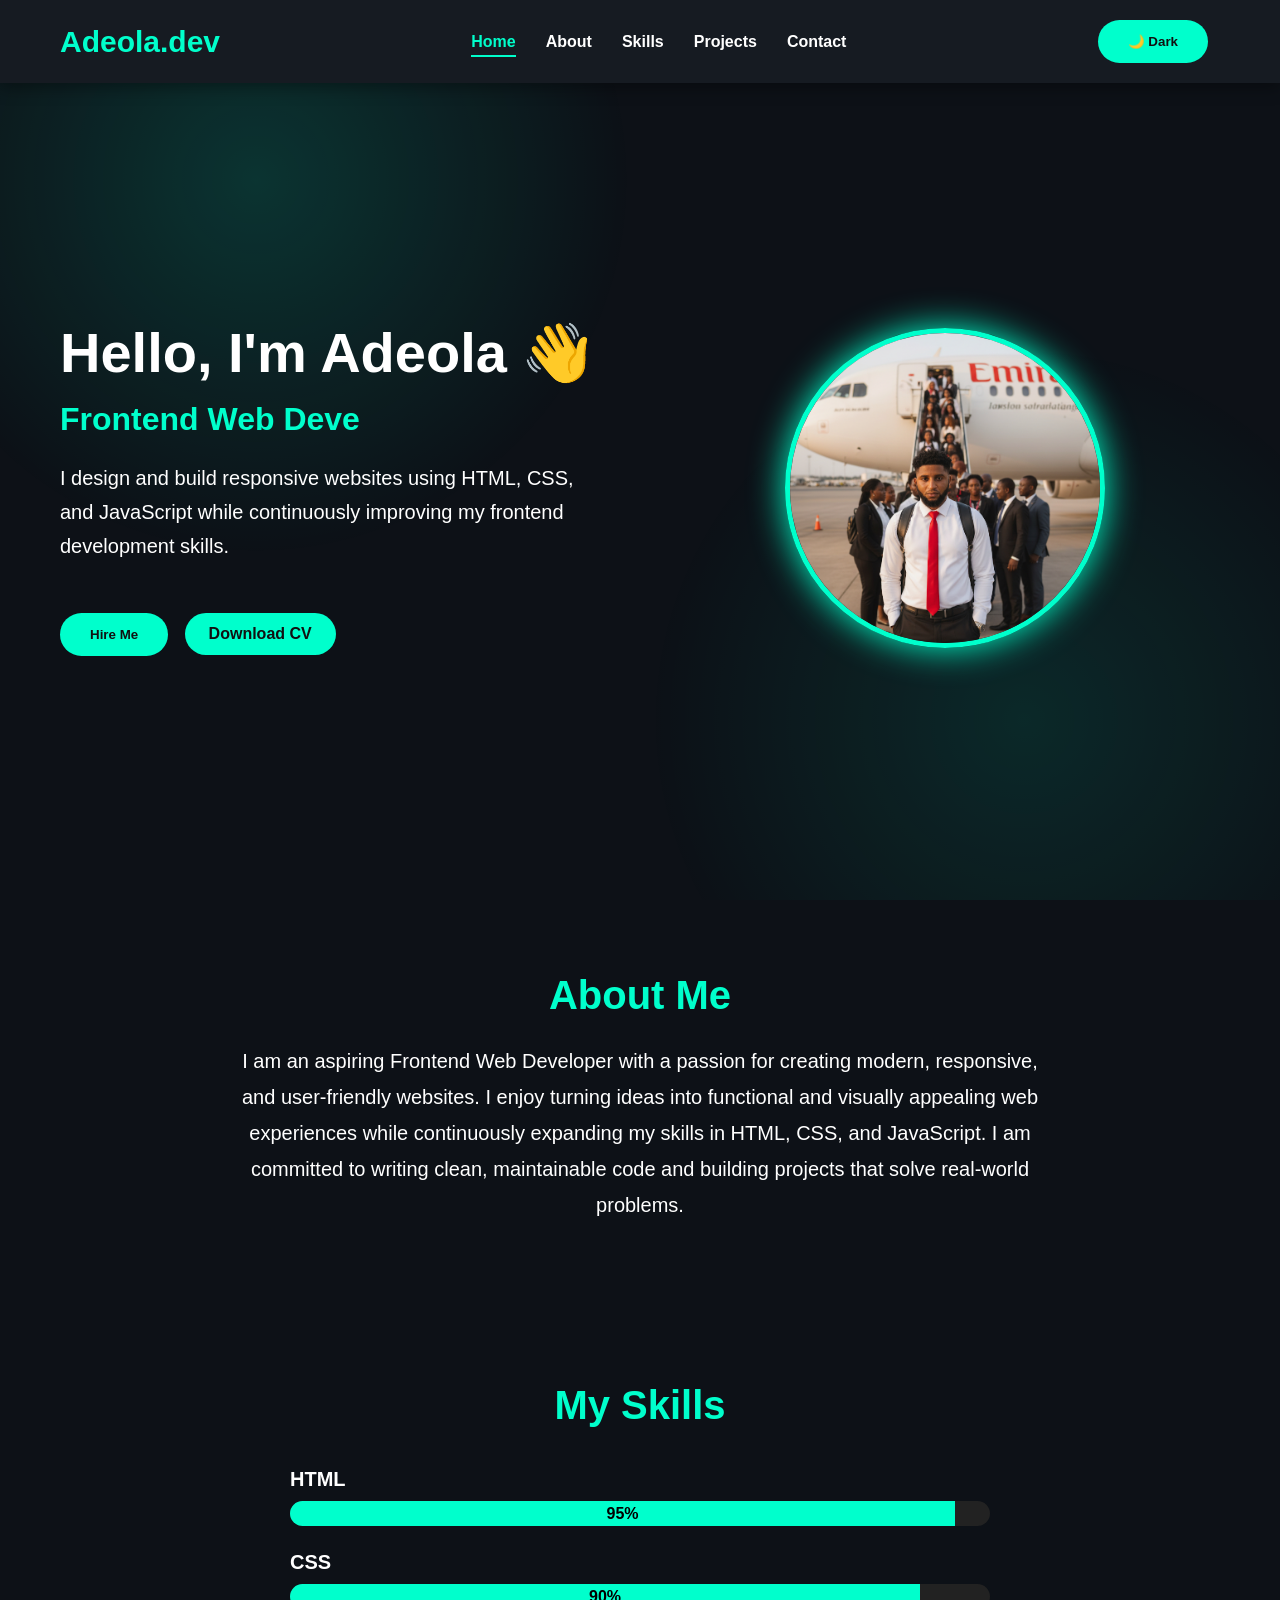
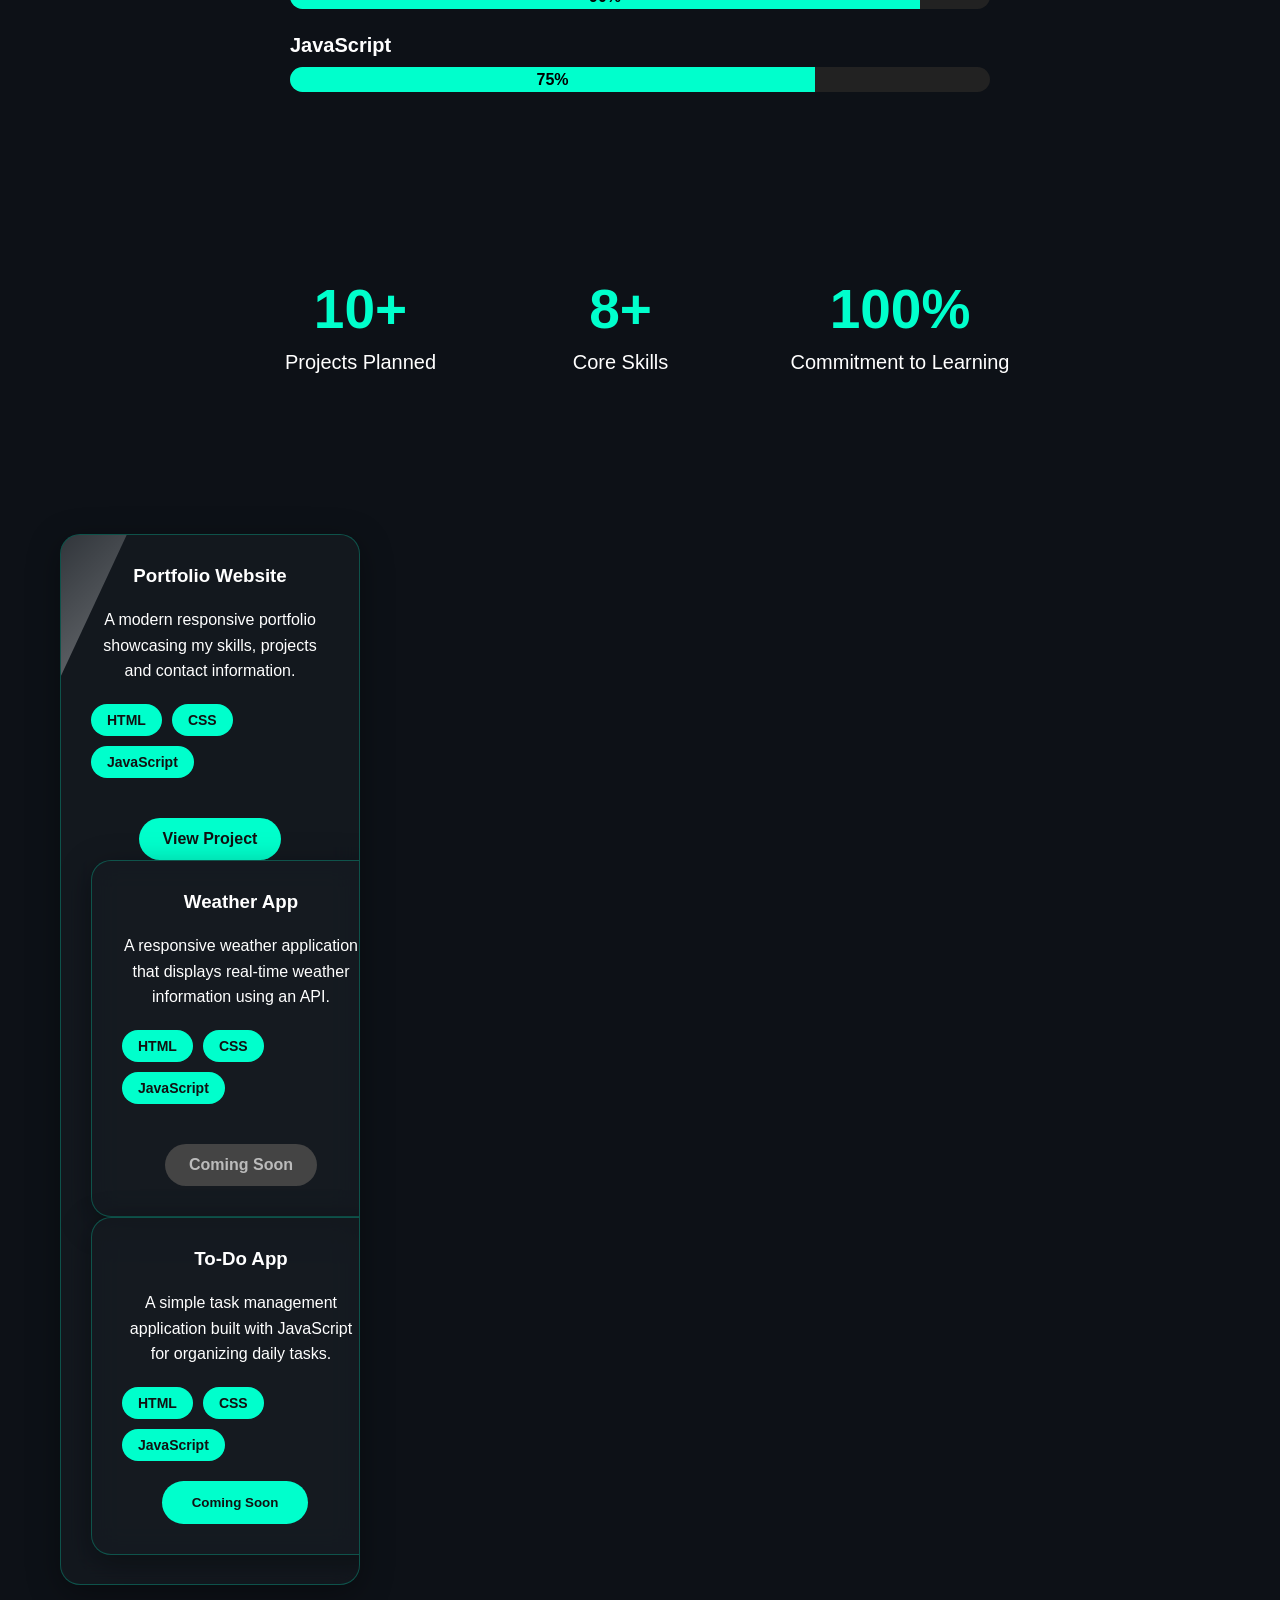
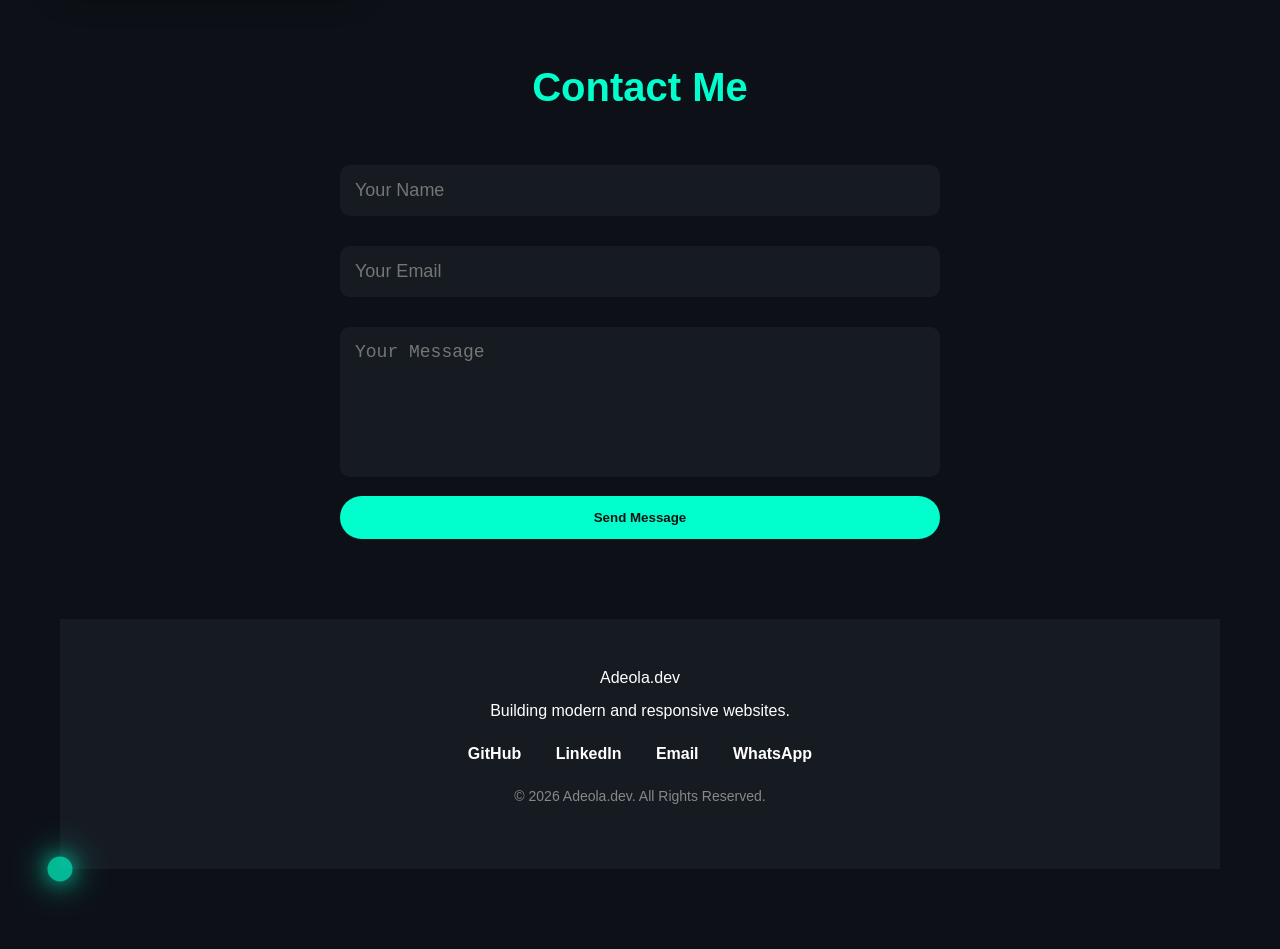
==== index.html @ 3e9a1687 "First portfolio website" ====
<!DOCTYPE html>
<html lang="en">
<head>
    <meta charset="UTF-8">
    <meta name="viewport" content="width=device-width, initial-scale=1.0">
    <title>Adeola | Portfolio</title>
    <link rel="stylesheet" href="style.css">
</head>
<body>

    <div class="loader">
    <div class="spinner"></div>
</div>

    <div class="background-animation"></div>

    <nav class="navbar">
        <h2 class="logo">Adeola.dev</h2>
        <div class="menu-toggle" id="menuToggle">
    ☰
</div>

        <ul>
    <li><a href="#home">Home</a></li>
    <li><a href="#about">About</a></li>
    <li><a href="#skills">Skills</a></li>
    <li><a href="#projects">Projects</a></li>
    <li><a href="#contact">Contact</a></li>
</ul>
        
        <button id="themeBtn">🌙 Dark</button>
    </nav>

   <section id="home" class="hero">

    <div class="hero-text">
        <h1>Hello, I'm Adeola 👋</h1>

<h2 id="typing"></h2>

       <p id="description">
    I design and build responsive websites using HTML, CSS, and JavaScript while continuously improving my frontend development skills.
</p>

        <button id="hireBtn">Hire Me</button>

<a href="Adekunle_Adeola_Quadri_CV.pdf"
   class="project-btn"
   download>
   Download CV
</a>
    </div>

    <div class="hero-image">
        <img src="me.jpg.JPG"
             alt="Adeola"
             class="profile"
             id="profile">
    </div>

</section>
<section id="about" class="about">

    <h2>About Me</h2>

    
    <p>
    I am an aspiring Frontend Web Developer with a passion for creating modern, responsive, and user-friendly websites. I enjoy turning ideas into functional and visually appealing web experiences while continuously expanding my skills in HTML, CSS, and JavaScript. I am committed to writing clean, maintainable code and building projects that solve real-world problems.
</p>

</section>
<section id="skills" class="skills">

    <h2>My Skills</h2>

    <div class="skill">
        <p>HTML</p>
        <div class="progress">
            <div class="progress-bar html">95%</div>
        </div>
    </div>

    <div class="skill">
        <p>CSS</p>
        <div class="progress">
            <div class="progress-bar css">90%</div>
        </div>
    </div>

    <div class="skill">
        <p>JavaScript</p>
        <div class="progress">
            <div class="progress-bar js">75%</div>
        </div>
    </div>

</section>

</section>

<section class="stats">

    <div class="stat">
        <h2 id="projectCount">10+</h2>
        <p>Projects Planned</p>
    </div>

    <div class="stat">
        <h2 id="skillCount">3+</h2>
        <p>Core Skills</p>
    </div>

    <div class="stat">
        <h2>100%</h2>
        <p>Commitment to Learning</p>
    </div>

</section>

<section id="projects" class="projects">

<section <div class="project-card">
    <h3>Portfolio Website</h3>

    <p>
        A modern responsive portfolio showcasing my skills,
        projects and contact information.
    </p>

    <div class="tech-stack">
        <span>HTML</span>
        <span>CSS</span>
        <span>JavaScript</span>
    </div>

    <a href="#" class="project-btn">View Project</a>
</div>

<div class="project-card">
    <h3>Weather App</h3>

    <p>
        A responsive weather application that displays
        real-time weather information using an API.
    </p>

    <div class="tech-stack">
        <span>HTML</span>
        <span>CSS</span>
        <span>JavaScript</span>
    </div>

    <a href="#" class="project-btn disabled">Coming Soon</a>
</div>

<div class="project-card">
    <h3>To-Do App</h3>

    <p>
        A simple task management application built with
        JavaScript for organizing daily tasks.
    </p>

    <div class="tech-stack">
        <span>HTML</span>
        <span>CSS</span>
        <span>JavaScript</span>
    </div>

    <button>Coming Soon</button>
</div>


</section>

    <section id="contact" class="contact">

    <h2>Contact Me</h2>

    <form>

        <input type="text" placeholder="Your Name" required>

        <input type="email" placeholder="Your Email" required>

        <textarea placeholder="Your Message" required></textarea>

        <button type="submit">Send Message</button>

    </form>

</section>

<footer class="footer">

    <h>Adeola.dev</h2>

    <p>Building modern and responsive websites.</p>

    <div class="socials">
        <a href="#">GitHub</a>
        <a href="#">LinkedIn</a>
        <a href="mailto:Madkitbennny@gmail.com">Email</a>
        <a href="https://wa.me/2347013708793">WhatsApp</a>
    </div>

    <p class="copy">
        © 2026 Adeola.dev. All Rights Reserved.
    </p>

</footer>

<div class="cursor-glow"></div>
<script src="script.js"></script>

</body>
</html>
---- style.css ----
html{
    scroll-behavior:smooth;
}

*{
    margin:0;
    padding:0;
    box-sizing:border-box;
}

body{
    font-family:"Poppins",sans-serif;
    background:#0d1117;
    color:#fff;
    overflow-x:hidden;
}

/* Logo */

.logo{
    color:#00ffcc;
    font-size:30px;
    font-weight:700;
    animation:glow 2s infinite alternate;
}

/* Navigation */

.navbar{
    position:sticky;
    top:0;
    z-index:1000;

    display:flex;
    justify-content:space-between;
    align-items:center;

    padding:20px 60px;

    background:#161b22;

    box-shadow:0 5px 15px rgba(0,0,0,.35);
}

.navbar ul{
    display:flex;
    list-style:none;
    gap:30px;
}

.navbar a{
    text-decoration:none;
    color:white;
    font-weight:600;
    transition:.3s;
}

.navbar a:hover{
    color:#00ffcc;
}

.navbar a.active{
    color:#00ffcc;
}

/* Hero */

.hero{
    display:flex;
    justify-content:space-between;
    align-items:center;
    gap:60px;
    padding:90px 60px;
    min-height:90vh;
}

.hero-text{
    flex:1;
}

.hero-text h1{
    font-size:56px;
    margin-bottom:15px;
}

#typing{
    color:#00ffcc;
    font-size:32px;
    margin-bottom:20px;
    height:40px;
}

.hero-text p{
    font-size:20px;
    line-height:1.7;
    margin-bottom:30px;
}

.hero-image{
    flex:1;
    display:flex;
    justify-content:center;
}

.profile{
    width:320px;
    height:320px;
    object-fit:cover;
    border-radius:50%;
    border:5px solid #00ffcc;
    box-shadow:0 0 35px #00ffcc;
    cursor:pointer;
    transition:.4s;
}

.profile:hover{
    transform:scale(1.08);
}

/* Buttons */

button{
    padding:14px 30px;
    border:none;
    border-radius:40px;
    background:#00ffcc;
    color:#111;
    font-weight:bold;
    cursor:pointer;
    transition:.35s;
    margin-right:12px;
}

button:hover{
    transform:translateY(-4px);
    box-shadow:0 0 25px #00ffcc;
}
/* Skills Section */

.skills{
    padding:80px 60px;
    text-align:center;
}

.skills h2{
    font-size:40px;
    color:#00ffcc;
    margin-bottom:40px;
}

.skill{
    width:70%;
    max-width:700px;
    margin:25px auto;
    text-align:left;
}

.skill p{
    font-size:20px;
    margin-bottom:10px;
    font-weight:bold;
}

.progress{
    width:100%;
    height:25px;
    background:#222;
    border-radius:30px;
    overflow:hidden;
}

.progress-bar{
    height:100%;
    width:0;
    background:#00ffcc;
    color:black;
    font-weight:bold;
    text-align:center;
    line-height:25px;
    animation:fillBar 2s forwards;
}

.html{
    --width:95%;
}

.css{
    --width:90%;
}

.js{
    --width:75%;
}

@keyframes fillBar{
    from{
        width:0;
    }
    to{
        width:var(--width);
    }
}
/* Projects */

.projects{
    padding:80px 60px;
    text-align:center;
}

.projects h2{
    font-size:40px;
    color:#00ffcc;
    margin-bottom:50px;
}

.project-container{
    display:flex;
    justify-content:center;
    gap:30px;
    flex-wrap:wrap;
}

.project-card{
    width:300px;
    padding:30px;
    border-radius:20px;
    background:rgba(22,27,34,.75);
    backdrop-filter:blur(15px);
    -webkit-backdrop-filter:blur(15px);
    border:1px solid rgba(0,255,204,.25);
    animation:floatCard 4s ease-in-out infinite;
    position:relative;
    overflow:hidden;
    transform-style:preserve-3d;
    will-change:transform;
    box-shadow:0 8px 32px rgba(0,0,0,.35);
    transition:.4s;
}

.project-card::before{
    content:"";
    position:absolute;
    top:0;
    left:-120%;
    width:60%;
    height:100%;

    background:linear-gradient(
        120deg,
        transparent,
        rgba(255,255,255,.45),
        transparent
    );

    transform:skewX(-25deg);
    transition: transform .25s ease, box-shadow .25s ease;
}
.project-card:hover::before{
    left:160%;
}

.project-card:hover{
    transform:translateY(-12px) scale(1.03);

    box-shadow:
        0 0 25px #00ffcc,
        0 15px 40px rgba(0,255,204,.25);

    border-color:#00ffcc;
}

.project-card p{
    line-height:1.6;
    margin:20px 0;
}
/* ===== Contact Section ===== */
    
.contact{
    padding:80px 60px;
    text-align:center;
}

.contact h2{
    font-size:40px;
    color:#00ffcc;
    margin-bottom:40px;
}

.contact form{
    max-width:600px;
    margin:auto;
}

.contact input,
.contact textarea{
    width:100%;
    padding:15px;
    margin:15px 0;
    border:none;
    border-radius:10px;
    background:#161b22;
    color:white;
    font-size:18px;
    box-sizing:border-box;
}

.contact textarea{
    height:150px;
    resize:none;
}

.contact button{
    width:100%;
}
/* Light Mode */

.light-mode{
    background:#f4f4f4;
    color:#111;
}

.light-mode .navbar{
    background:white;
}

.light-mode .navbar a{
    color:#111;
}

.light-mode .project-card,
.light-mode .progress,
.light-mode .contact input,
.light-mode .contact textarea{
    background:white;
    color:#111;
}
/* =========================
   Responsive Design
========================= */

/* Hamburger Menu */

.menu-toggle{
    display:none;
    font-size:30px;
    cursor:pointer;
    color:#00ffcc;
}
@media (max-width: 768px) {

    .menu-toggle{
        display:block;
    }

    .navbar{
        flex-direction:column;
        padding:20px;
    }


}

   @media (max-width:768px){

    .menu-toggle{
        display:block;
    }

    .navbar{
        flex-direction:column;
        padding:20px;
    }

    .navbar ul{
        display:none;
        flex-direction:column;
        gap:15px;
        margin-top:20px;
        text-align:center;
    }

    .navbar ul.active{
        display:flex;
    }

    .hero{
        flex-direction:column-reverse;
        text-align:center;
        padding:40px 20px;
    }

    .hero-text{
        max-width:100%;
    }

    .hero-text h1{
        font-size:38px;
    }

    .hero-text p{
        font-size:18px;
    }

    .profile{
        width:220px;
        height:220px;
        margin-bottom:30px;
    }

    .skill{
        width:90%;
    }

    .project-container{
        flex-direction:column;
        align-items:center;
    }

    .project-card{
        width:90%;
    }

    .contact{
        padding:40px 20px;
    }

}
/* ===== Footer ===== */

.footer{
    background:#161b22;
    text-align:center;
    padding:50px 20px;
}

.footer h3{
    color:#00ffcc;
    font-size:30px;
}

.footer p{
    margin:15px 0;
}

.socials{
    margin:25px 0;
}

.socials a{
    color:white;
    text-decoration:none;
    margin:0 15px;
    font-weight:bold;
    transition:0.3s;
}

.socials a:hover{
    color:#00ffcc;
}

.copy{
    color:#888;
    font-size:14px;
}
/* Scroll Animation */

.hidden{
    opacity:0;
    transform:translateY(60px);
    transition:all 1s ease;
}

.show{
    opacity:1;
    transform:translateY(0);
}
/* About Section */

.about{
    padding:80px 60px;
    text-align:center;
}

.about h2{
    font-size:40px;
    color:#00ffcc;
    margin-bottom:25px;
}

.about p{
    max-width:800px;
    margin:auto;
    font-size:20px;
    line-height:1.8;
}
/* Statistics Section */

.stats{
    display:flex;
    justify-content:center;
    gap:80px;
    padding:80px 20px;
    flex-wrap:wrap;
    text-align:center;
}

.stat{
    min-width:180px;
}

.stat h2{
    font-size:55px;
    color:#00ffcc;
    margin:0;
}

.stat p{
    font-size:20px;
    margin-top:10px;
    color:white;
}
#typing{
    color:#00ffcc;
    font-size:32px;
    margin-top:10px;
    height:40px;
}
/* Animated Background */

.background-animation{
    position:fixed;
    top:0;
    left:0;
    width:100%;
    height:100%;
    background:
        radial-gradient(circle at 20% 20%, rgba(0,255,204,.15), transparent 30%),
        radial-gradient(circle at 80% 80%, rgba(0,255,204,.10), transparent 30%);
    z-index:-1;
    animation:moveBackground 8s infinite alternate ease-in-out;
}

@keyframes moveBackground{

    from{
        transform:translate(0,0);
    }

    to{
        transform:translate(40px,-40px);
    }

}
.background-animation{
    position:fixed;
    top:0;
    left:0;
    width:100%;
    height:100%;
    background:
        radial-gradient(circle at 20% 20%, rgba(0,255,204,.15), transparent 30%),
        radial-gradient(circle at 80% 80%, rgba(0,255,204,.10), transparent 30%);
    z-index:-1;
    animation:moveBackground 8s infinite alternate ease-in-out;
}

@keyframes moveBackground{
    from{
        transform:translate(0,0);
    }
    to{
        transform:translate(30px,30px);
    }
}
@keyframes glow{

    from{
        text-shadow:0 0 10px #00ffcc;
    }

    to{
        text-shadow:
        0 0 20px #00ffcc,
        0 0 40px #00ffcc,
        0 0 60px #00ffcc;
    }

}
/* Floating Profile */

.profile{
    animation: float 4s ease-in-out infinite;
}

@keyframes float{

    0%{
        transform:translateY(0);
    }

    50%{
        transform:translateY(-15px);
    }

    100%{
        transform:translateY(0);
    }

}
/* Active Navigation */

.navbar a.active{
    color:#00ffcc;
    border-bottom:2px solid #00ffcc;
    padding-bottom:5px;
}
/* Mouse Glow */

.cursor-glow{
    position: fixed;
    width: 25px;
    height: 25px;
    background: #00ffcc;
    border-radius: 50%;
    pointer-events: none;
    transform: translate(-50%, -50%);
    box-shadow:
        0 0 20px #00ffcc,
        0 0 40px #00ffcc;
    opacity: .7;
    z-index: 9999;
}
/* ==========================
   Page Loader
========================== */

.loader{
    position: fixed;
    top: 0;
    left: 0;
    width: 100%;
    height: 100%;
    background: #0d1117;
    display: flex;
    justify-content: center;
    align-items: center;
    z-index: 10000;
    transition: opacity .6s ease, visibility .6s ease;
}

.loader.hidden{
    opacity: 0;
    visibility: hidden;
}

.spinner{
    width: 70px;
    height: 70px;
    border: 6px solid rgba(255,255,255,.15);
    border-top: 6px solid #00ffcc;
    border-radius: 50%;
    animation: spin 1s linear infinite;
}

@keyframes spin{
    from{
        transform: rotate(0deg);
    }
    to{
        transform: rotate(360deg);
    }
}
/* ==========================
   Floating Project Cards
========================== */

@keyframes floatCard{
    0%{
        transform: translateY(0);
    }

    50%{
        transform: translateY(-10px);
    }

    100%{
        transform: translateY(0);
    }
}
.tech-stack{
    display:flex;
    gap:10px;
    flex-wrap:wrap;
    margin:20px 0;
}

.tech-stack span{
    background:#00ffcc;
    color:#111;
    padding:8px 16px;
    border-radius:30px;
    font-size:14px;
    font-weight:bold;
    transition:.3s ease;
}

.tech-stack span:hover{
    transform:translateY(-3px);
    box-shadow:0 0 15px #00ffcc;
}
.project-btn{
    display:inline-block;
    margin-top:20px;
    padding:12px 24px;
    background:#00ffcc;
    color:#111;
    text-decoration:none;
    border-radius:30px;
    font-weight:bold;
    transition:.3s ease;
}

.project-btn:hover{
    transform:translateY(-3px);
    box-shadow:0 0 20px #00ffcc;
}

.project-btn.disabled{
    background:#444;
    color:#bbb;
    cursor:not-allowed;
    pointer-events:none;
}
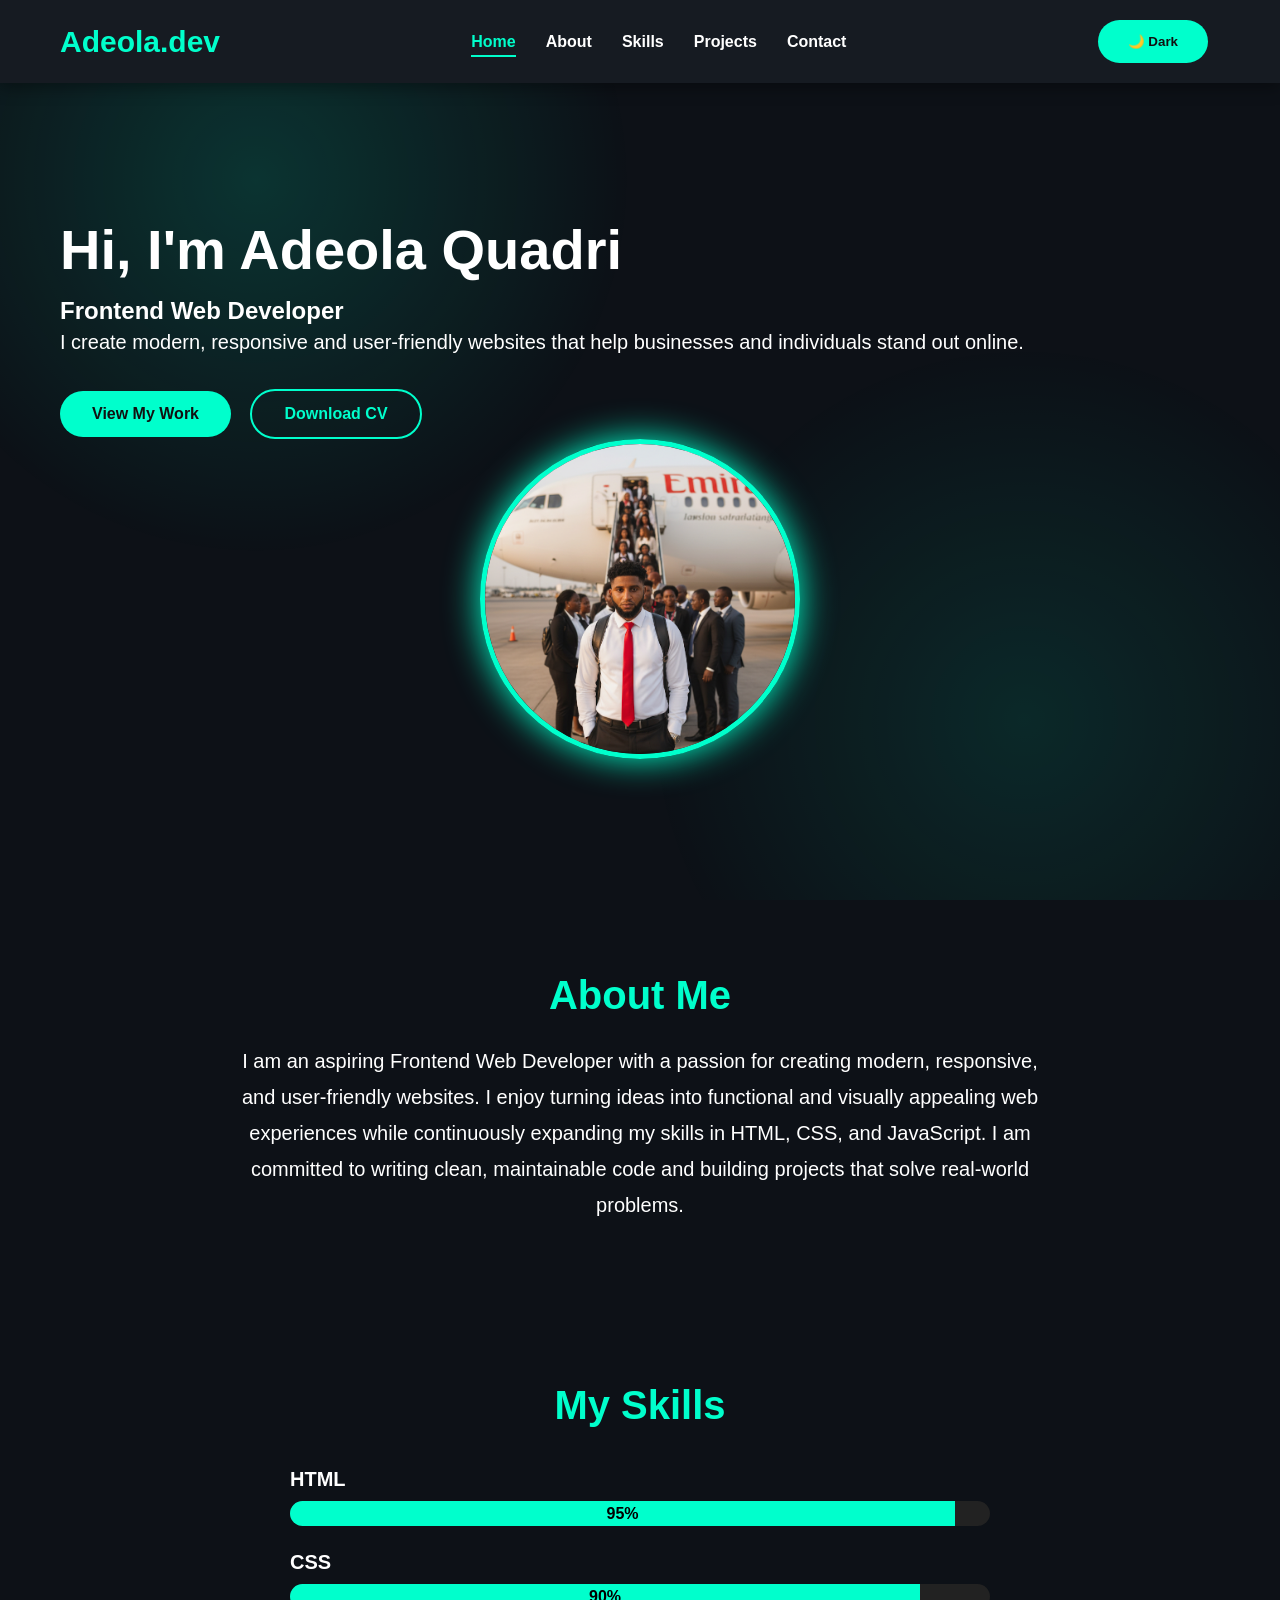
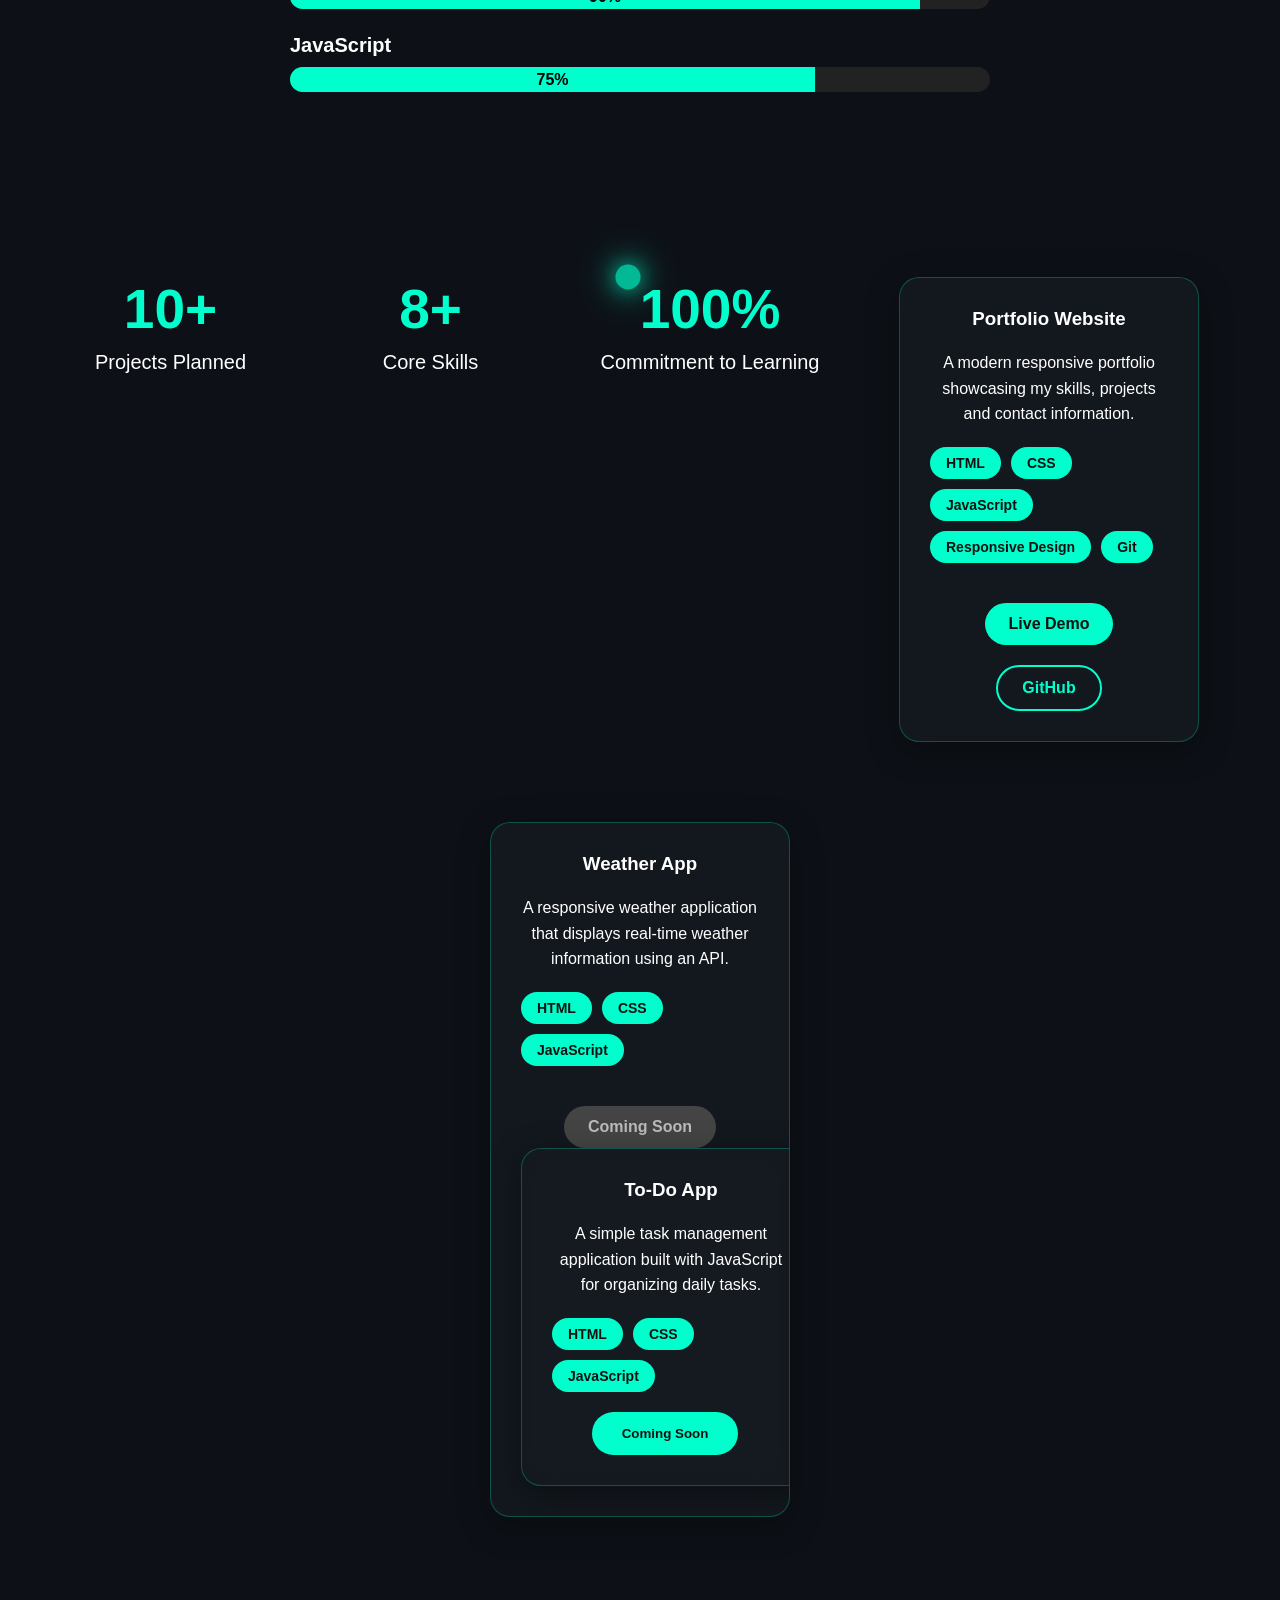
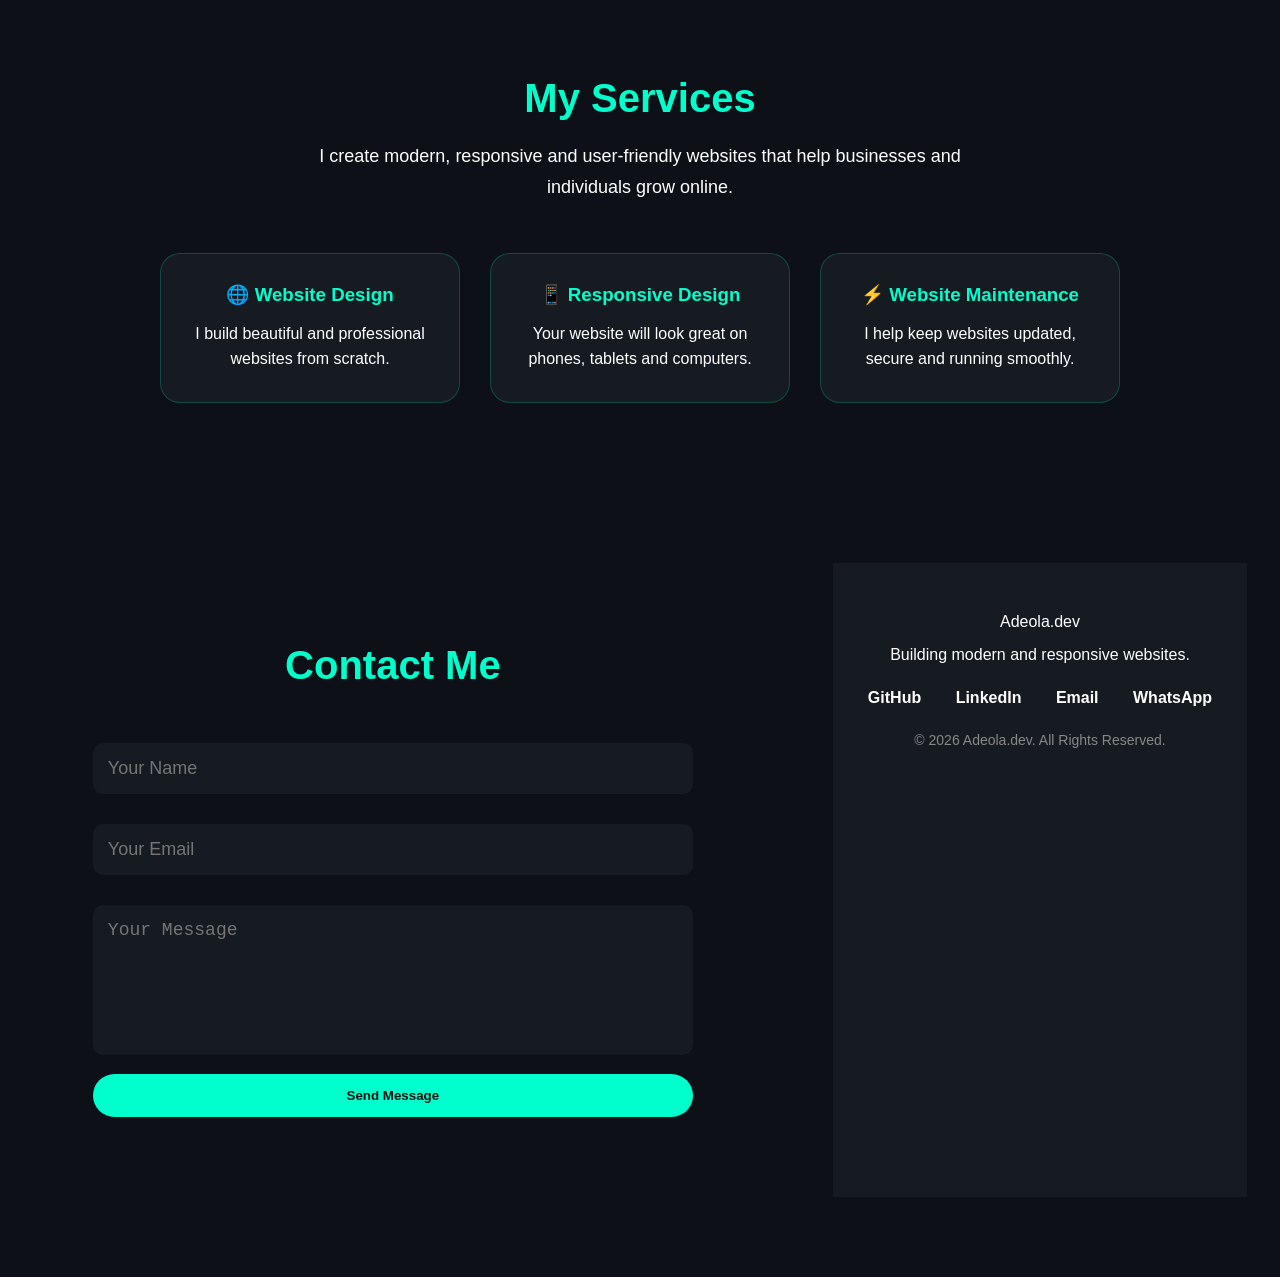
==== commit ee6fde8a: "Updated portfolio" ====
--- a/index.html
+++ b/index.html
@@ -34,22 +34,23 @@
    <section id="home" class="hero">
 
     <div class="hero-text">
-        <h1>Hello, I'm Adeola 👋</h1>
-
-<h2 id="typing"></h2>
-
-       <p id="description">
-    I design and build responsive websites using HTML, CSS, and JavaScript while continuously improving my frontend development skills.
+       <h1>Hi, I'm Adeola Quadri</h1>
+
+<h2>Frontend Web Developer</h2>
+
+<p>
+I create modern, responsive and user-friendly websites
+that help businesses and individuals stand out online.
 </p>
 
-        <button id="hireBtn">Hire Me</button>
-
-<a href="Adekunle_Adeola_Quadri_CV.pdf"
-   class="project-btn"
-   download>
-   Download CV
-</a>
-    </div>
+        <div class="hero-buttons">
+    <a href="#projects" class="btn">View My Work</a>
+
+    <a href="Adekunle_Adeola_Quadri_CV.html"
+       class="btn btn-outline">
+        Download CV
+    </a>
+</div>
 
     <div class="hero-image">
         <img src="me.jpg.JPG"
@@ -115,16 +116,42 @@
         <p>Commitment to Learning</p>
     </div>
 
-</section>
-
-<section id="projects" class="projects">
-
-<section <div class="project-card">
+<div class="project-card">
+
+
     <h3>Portfolio Website</h3>
 
     <p>
         A modern responsive portfolio showcasing my skills,
         projects and contact information.
+    </p>
+
+    <div class="tech-stack">
+    <span>HTML</span>
+    <span>CSS</span>
+    <span>JavaScript</span>
+    <span>Responsive Design</span>
+    <span>Git</span>
+</div>
+
+    <a href="https://adekunleweb.github.io/portfolio/" target="_blank" class="project-btn">
+    Live Demo
+</a>
+
+    <a href="#" class="project-btn btn-outline">
+    GitHub
+</a>
+
+</div>
+
+<section
+
+<div class="project-card">
+    <h3>Weather App</h3>
+
+    <p>
+        A responsive weather application that displays
+        real-time weather information using an API.
     </p>
 
     <div class="tech-stack">
@@ -133,15 +160,15 @@
         <span>JavaScript</span>
     </div>
 
-    <a href="#" class="project-btn">View Project</a>
+    <a href="#" class="project-btn disabled">Coming Soon</a>
 </div>
 
 <div class="project-card">
-    <h3>Weather App</h3>
-
-    <p>
-        A responsive weather application that displays
-        real-time weather information using an API.
+    <h3>To-Do App</h3>
+
+    <p>
+        A simple task management application built with
+        JavaScript for organizing daily tasks.
     </p>
 
     <div class="tech-stack">
@@ -150,26 +177,37 @@
         <span>JavaScript</span>
     </div>
 
-    <a href="#" class="project-btn disabled">Coming Soon</a>
-</div>
-
-<div class="project-card">
-    <h3>To-Do App</h3>
-
-    <p>
-        A simple task management application built with
-        JavaScript for organizing daily tasks.
-    </p>
-
-    <div class="tech-stack">
-        <span>HTML</span>
-        <span>CSS</span>
-        <span>JavaScript</span>
-    </div>
-
     <button>Coming Soon</button>
 </div>
 
+
+</section>
+<section id="services" class="services">
+
+    <h2>My Services</h2>
+
+    <p class="services-text">
+        I create modern, responsive and user-friendly websites that help businesses and individuals grow online.
+    </p>
+
+    <div class="services-container">
+
+        <div class="service-card">
+            <h3>🌐 Website Design</h3>
+            <p>I build beautiful and professional websites from scratch.</p>
+        </div>
+
+        <div class="service-card">
+            <h3>📱 Responsive Design</h3>
+            <p>Your website will look great on phones, tablets and computers.</p>
+        </div>
+
+        <div class="service-card">
+            <h3>⚡ Website Maintenance</h3>
+            <p>I help keep websites updated, secure and running smoothly.</p>
+        </div>
+
+    </div>
 
 </section>
 
--- a/style.css
+++ b/style.css
@@ -730,4 +730,96 @@
     color:#bbb;
     cursor:not-allowed;
     pointer-events:none;
+}
+.hero-buttons{
+    margin-top:30px;
+}
+
+.btn{
+    display:inline-block;
+    padding:14px 32px;
+    background:#00ffcc;
+    color:#111;
+    text-decoration:none;
+    border-radius:30px;
+    font-weight:bold;
+    margin-right:15px;
+    transition:.3s;
+}
+
+.btn:hover{
+    transform:translateY(-4px);
+    box-shadow:0 0 20px #00ffcc;
+}
+
+.btn-outline{
+    background:transparent;
+    color:#00ffcc;
+    border:2px solid #00ffcc;
+}
+
+.btn-outline:hover{
+    background:#00ffcc;
+    color:#111;
+}
+.project-card img{
+    width:100%;
+    height:180px;
+    object-fit:cover;
+    border-radius:15px;
+    margin-bottom:20px;
+    transition:.4s;
+}
+
+.project-card:hover img{
+    transform:scale(1.05);
+}
+/* ===== Services Section ===== */
+
+.services{
+    padding:80px 60px;
+    text-align:center;
+}
+
+.services h2{
+    font-size:40px;
+    color:#00ffcc;
+    margin-bottom:20px;
+}
+
+.services-text{
+    max-width:700px;
+    margin:0 auto 50px;
+    font-size:18px;
+    line-height:1.7;
+}
+
+.services-container{
+    display:flex;
+    justify-content:center;
+    gap:30px;
+    flex-wrap:wrap;
+}
+
+.service-card{
+    width:300px;
+    background:#161b22;
+    border-radius:20px;
+    padding:30px;
+    transition:.4s;
+    border:1px solid rgba(0,255,204,.2);
+}
+
+.service-card:hover{
+    transform:translateY(-10px);
+    box-shadow:0 0 20px #00ffcc;
+}
+
+.service-card h3{
+    color:#00ffcc;
+    margin-bottom:15px;
+}
+
+.service-card p{
+    line-height:1.6;
 }
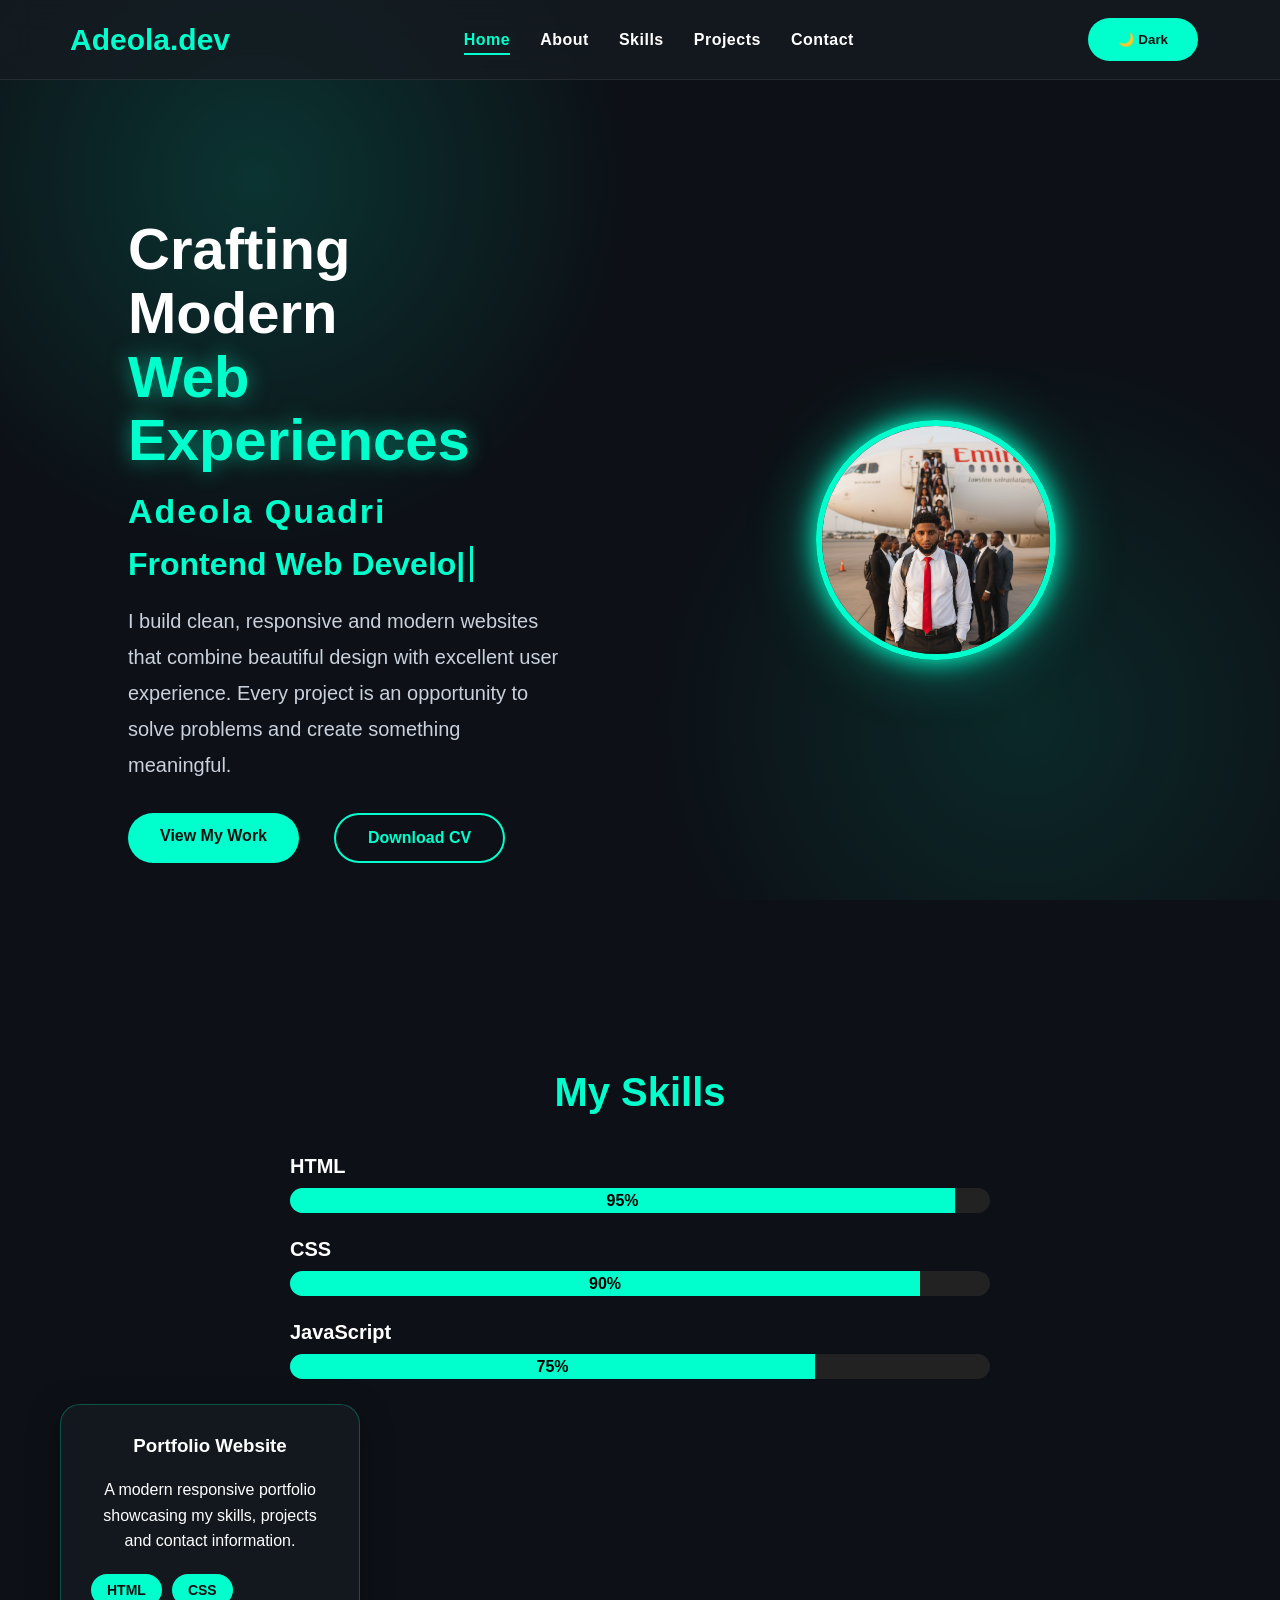
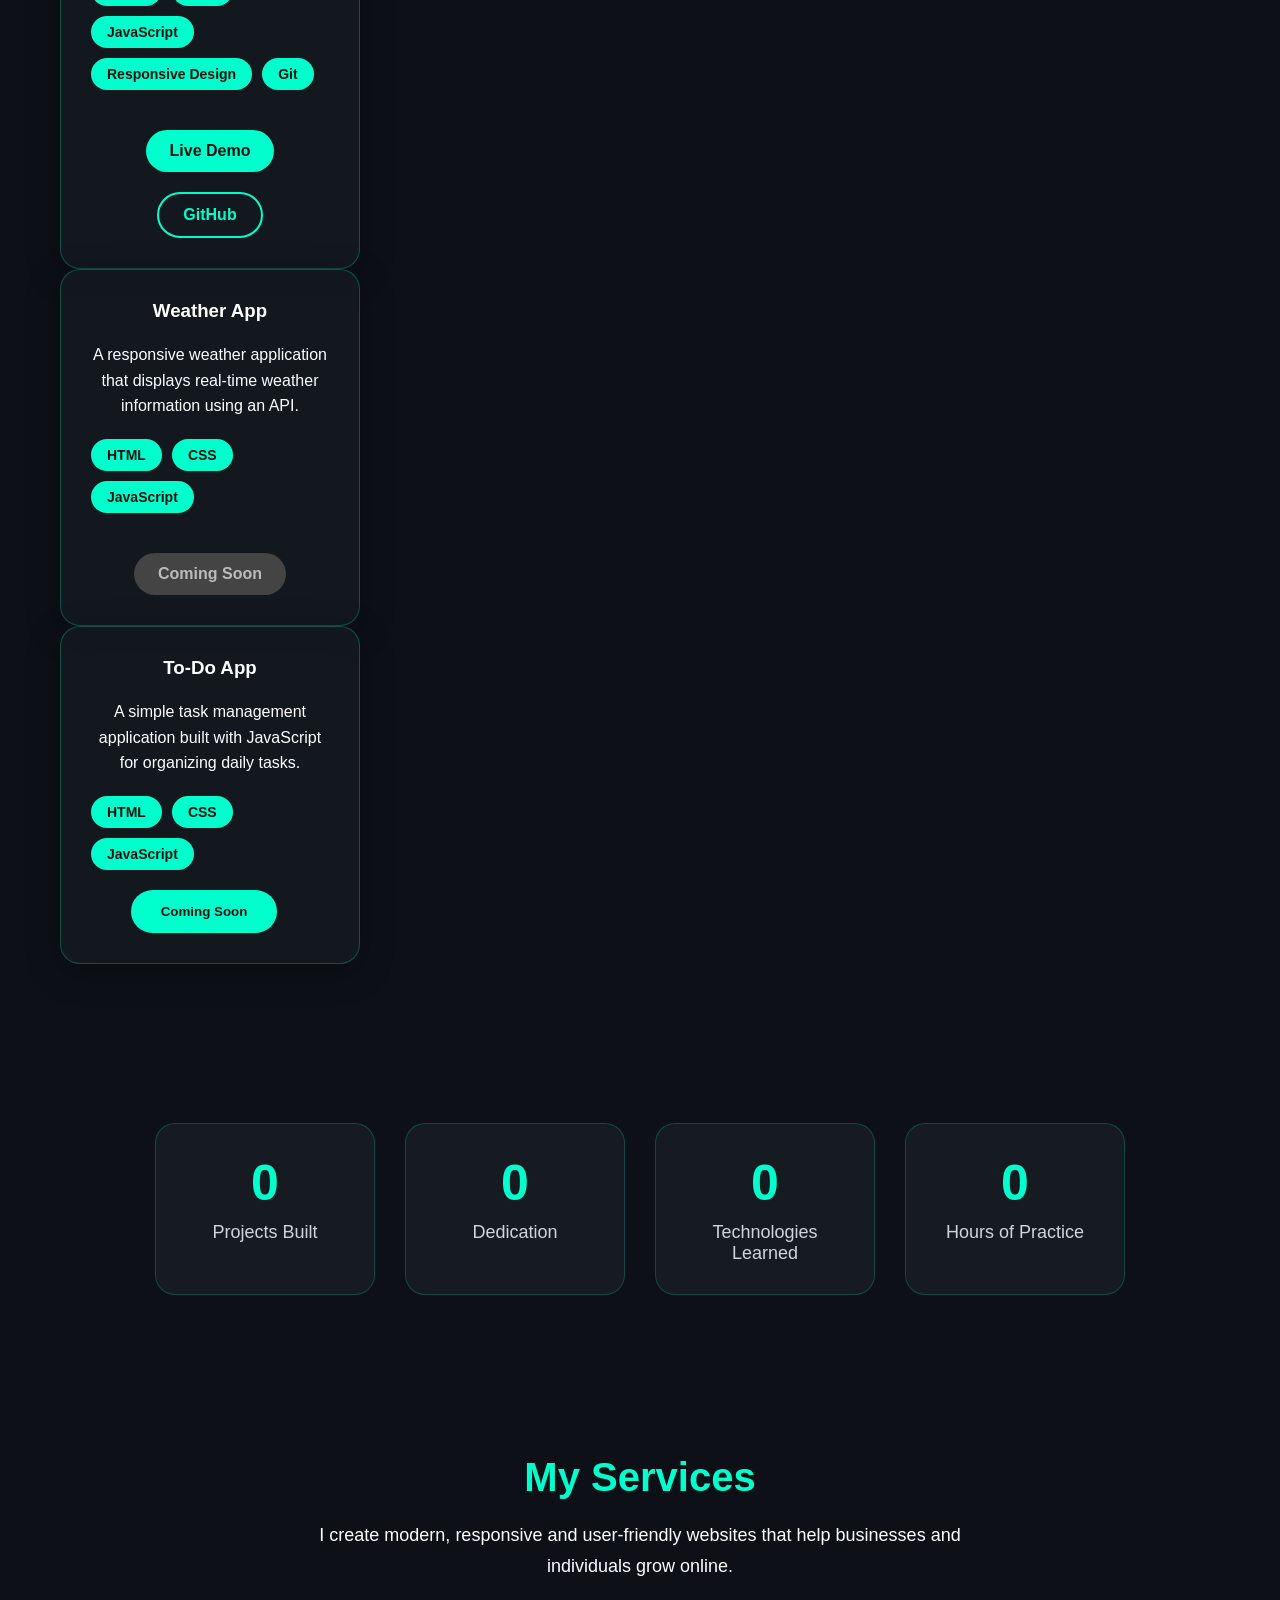
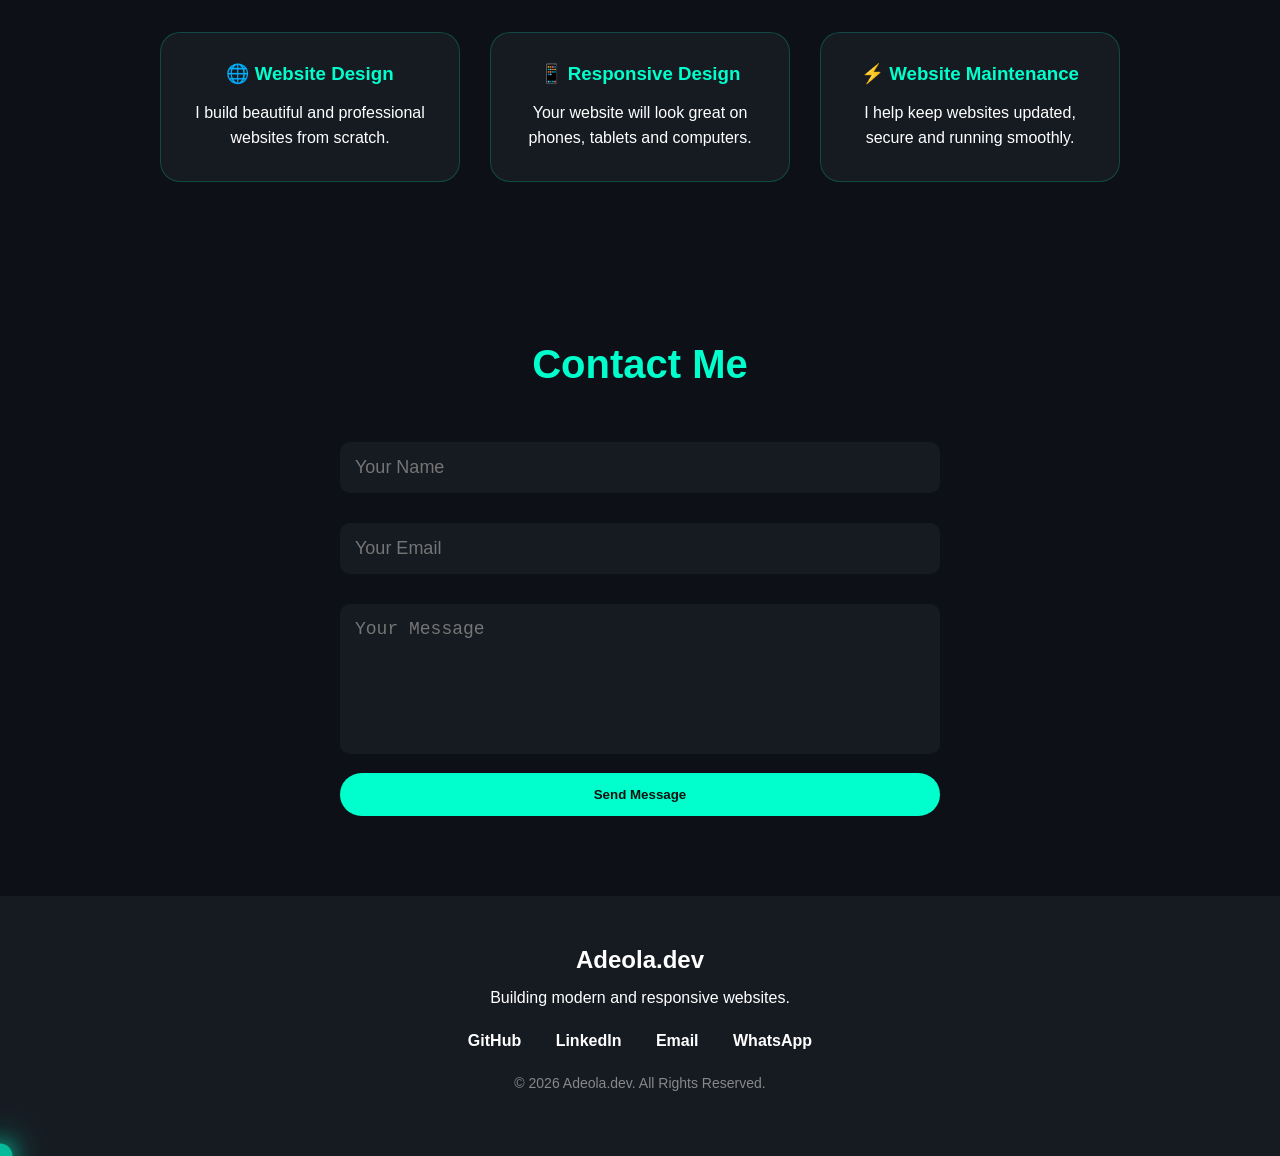
==== commit 9a4fabae: "Updated website design" ====
--- a/index.html
+++ b/index.html
@@ -8,9 +8,6 @@
 </head>
 <body>
 
-    <div class="loader">
-    <div class="spinner"></div>
-</div>
 
     <div class="background-animation"></div>
 
@@ -34,40 +31,47 @@
    <section id="home" class="hero">
 
     <div class="hero-text">
-       <h1>Hi, I'm Adeola Quadri</h1>
-
-<h2>Frontend Web Developer</h2>
-
-<p>
-I create modern, responsive and user-friendly websites
-that help businesses and individuals stand out online.
+
+        <h1>
+    Crafting Modern
+    <br>
+    <span>Web Experiences</span>
+</h1>
+
+<h3 class="hero-name">
+    Adeola Quadri
+</h3>
+
+        <h2>
+    <span id="typing"></span>
+</h2>
+        <p>
+I build clean, responsive and modern websites that combine beautiful design with excellent user experience. Every project is an opportunity to solve problems and create something meaningful.
 </p>
 
         <div class="hero-buttons">
-    <a href="#projects" class="btn">View My Work</a>
-
-    <a href="Adekunle_Adeola_Quadri_CV.html"
-       class="btn btn-outline">
-        Download CV
-    </a>
-</div>
+
+            <a href="#projects" class="btn">
+                View My Work
+            </a>
+
+            <a href="Adekunle_Adeola_Quadri_CV.html"
+               class="btn btn-outline">
+                Download CV
+            </a>
+
+        </div>
+
+    </div>
 
     <div class="hero-image">
+
         <img src="me.jpg.JPG"
-             alt="Adeola"
+             alt="Adeola Quadri"
              class="profile"
              id="profile">
-    </div>
-
-</section>
-<section id="about" class="about">
-
-    <h2>About Me</h2>
-
-    
-    <p>
-    I am an aspiring Frontend Web Developer with a passion for creating modern, responsive, and user-friendly websites. I enjoy turning ideas into functional and visually appealing web experiences while continuously expanding my skills in HTML, CSS, and JavaScript. I am committed to writing clean, maintainable code and building projects that solve real-world problems.
-</p>
+
+    </div>
 
 </section>
 <section id="skills" class="skills">
@@ -95,26 +99,6 @@
         </div>
     </div>
 
-</section>
-
-</section>
-
-<section class="stats">
-
-    <div class="stat">
-        <h2 id="projectCount">10+</h2>
-        <p>Projects Planned</p>
-    </div>
-
-    <div class="stat">
-        <h2 id="skillCount">3+</h2>
-        <p>Core Skills</p>
-    </div>
-
-    <div class="stat">
-        <h2>100%</h2>
-        <p>Commitment to Learning</p>
-    </div>
 
 <div class="project-card">
 
@@ -144,7 +128,6 @@
 
 </div>
 
-<section
 
 <div class="project-card">
     <h3>Weather App</h3>
@@ -182,6 +165,30 @@
 
 
 </section>
+
+<section id="stats" class="stats">
+
+    <div class="stat-box">
+        <h2 class="counter" data-target="15">0</h2>
+        <p>Projects Built</p>
+    </div>
+
+    <div class="stat-box">
+        <h2 class="counter" data-target="100">0</h2>
+        <p>Dedication</p>
+    </div>
+
+    <div class="stat-box">
+        <h2 class="counter" data-target="4">0</h2>
+        <p>Technologies Learned</p>
+    </div>
+
+    <div class="stat-box">
+        <h2 class="counter" data-target="24">0</h2>
+        <p>Hours of Practice</p>
+    </div>
+
+</section>
 <section id="services" class="services">
 
     <h2>My Services</h2>
@@ -231,7 +238,7 @@
 
 <footer class="footer">
 
-    <h>Adeola.dev</h2>
+    <h2>Adeola.dev</h2>
 
     <p>Building modern and responsive websites.</p>
 
@@ -249,8 +256,8 @@
 </footer>
 
 <div class="cursor-glow"></div>
+
 <script src="script.js"></script>
 
 </body>
 </html>
-
--- a/style.css
+++ b/style.css
@@ -13,6 +13,7 @@
     background:#0d1117;
     color:#fff;
     overflow-x:hidden;
+    padding-top:90px;
 }
 
 /* Logo */
@@ -27,19 +28,25 @@
 /* Navigation */
 
 .navbar{
-    position:sticky;
+    position:fixed;
     top:0;
+    left:0;
+    width:100%;
     z-index:1000;
 
     display:flex;
     justify-content:space-between;
     align-items:center;
 
-    padding:20px 60px;
-
-    background:#161b22;
-
-    box-shadow:0 5px 15px rgba(0,0,0,.35);
+    padding:18px 70px;
+
+    background:rgba(22,27,34,.75);
+    backdrop-filter:blur(18px);
+    -webkit-backdrop-filter:blur(18px);
+
+    border-bottom:1px solid rgba(255,255,255,.08);
+
+    transition:all .35s ease;
 }
 
 .navbar ul{
@@ -49,9 +56,11 @@
 }
 
 .navbar a{
+    position:relative;
     text-decoration:none;
     color:white;
     font-weight:600;
+    letter-spacing:.5px;
     transition:.3s;
 }
 
@@ -59,6 +68,21 @@
     color:#00ffcc;
 }
 
+.navbar a::after{
+    content:"";
+    position:absolute;
+    left:0;
+    bottom:-6px;
+    width:0;
+    height:2px;
+    background:#00ffcc;
+    transition:.35s;
+}
+
+.navbar a:hover::after{
+    width:100%;
+}
+
 .navbar a.active{
     color:#00ffcc;
 }
@@ -66,12 +90,12 @@
 /* Hero */
 
 .hero{
+    min-height:100vh;
     display:flex;
     justify-content:space-between;
     align-items:center;
-    gap:60px;
-    padding:90px 60px;
-    min-height:90vh;
+    gap:80px;
+    padding:70px 10%;
 }
 
 .hero-text{
@@ -79,15 +103,95 @@
 }
 
 .hero-text h1{
-    font-size:56px;
-    margin-bottom:15px;
-}
-
+    font-size:68px;
+    line-height:1.1;
+    font-weight:800;
+    margin-bottom:20px;
+}
+
+.hero-text h1 span{
+    color:#00ffcc;
+    text-shadow:0 0 20px rgba(0,255,204,.5);
+}
+
+.hero-text h1 span{
+    color:#00ffcc;
+}
+
+.hero-text h2{
+    font-size:28px;
+    color:#b8c1ec;
+    margin-bottom:20px;
+    font-weight:500;
+}
+
+.hero-text p{
+    font-size:18px;
+    line-height:1.8;
+    color:#d1d5db;
+    max-width:600px;
+    margin-bottom:35px;
+}
+
+.hero-buttons{
+    display:flex;
+    gap:20px;
+    margin-top:20px;
+}
 #typing{
     color:#00ffcc;
+    font-weight:700;
+    border-right:3px solid #00ffcc;
+    padding-right:5px;
+}
+
+.btn{
+    display:inline-block;
+    padding:14px 36px;
+    border-radius:40px;
+    text-decoration:none;
+    font-weight:bold;
+    transition:.35s;
+    margin-right:15px;
+}
+
+.btn-primary{
+    background:#00ffcc;
+    color:#111;
+}
+
+.btn-primary:hover{
+    transform:translateY(-4px);
+    box-shadow:0 0 25px #00ffcc;
+}
+
+.btn-secondary{
+    border:2px solid #00ffcc;
+    color:#00ffcc;
+}
+
+.btn-secondary:hover{
+    background:#00ffcc;
+    color:#111;
+}
+#typing{
+    color:#00ffcc;
     font-size:32px;
+    font-weight:600;
     margin-bottom:20px;
-    height:40px;
+    min-height:40px;
+}
+
+#typing::after{
+    content:"|";
+    color:#00ffcc;
+    animation:blink .7s infinite;
+}
+
+@keyframes blink{
+    50%{
+        opacity:0;
+    }
 }
 
 .hero-text p{
@@ -105,16 +209,17 @@
 .profile{
     width:320px;
     height:320px;
+    border-radius:50%;
     object-fit:cover;
-    border-radius:50%;
-    border:5px solid #00ffcc;
-    box-shadow:0 0 35px #00ffcc;
-    cursor:pointer;
-    transition:.4s;
+    border:6px solid #00ffcc;
+    box-shadow:
+        0 0 25px #00ffcc,
+        0 0 60px rgba(0,255,204,.5);
+    transition:.5s;
 }
 
 .profile:hover{
-    transform:scale(1.08);
+    transform:scale(1.05);
 }
 
 /* Buttons */
@@ -822,4 +927,174 @@
 
 .service-card p{
     line-height:1.6;
+}
+@keyframes float{
+
+    0%{
+        transform:translateY(0);
+    }
+
+    50%{
+        transform:translateY(-15px);
+    }
+
+    100%{
+        transform:translateY(0);
+    }
+
+}
+
+/* ===== Stats Section ===== */
+
+.stats{
+    display:flex;
+    justify-content:center;
+    gap:30px;
+    flex-wrap:wrap;
+    padding:80px 60px;
+    text-align:center;
+}
+
+.stat-box{
+    width:220px;
+    background:#161b22;
+    border:1px solid rgba(0,255,204,.2);
+    border-radius:20px;
+    padding:30px;
+    transition:.4s;
+}
+
+.stat-box:hover{
+    transform:translateY(-10px);
+    box-shadow:0 0 20px #00ffcc;
+}
+
+.stat-box h2{
+    font-size:50px;
+    color:#00ffcc;
+    margin-bottom:10px;
+}
+
+.stat-box p{
+    font-size:18px;
+    color:#d1d5db;
+}
+/* ===== Hero Upgrade ===== */
+
+.hero-text h1{
+    font-size:68px;
+    line-height:1.1;
+    font-weight:800;
+    margin-bottom:20px;
+}
+
+.hero-text h1 span{
+    color:#00ffcc;
+    text-shadow:0 0 20px rgba(0,255,204,.5);
+}
+/* ===== Hero Layout Upgrade ===== */
+
+.hero{
+    max-width:1300px;
+    margin:auto;
+}
+
+.hero-text{
+    padding-right:40px;
+}
+
+.hero-image{
+    display:flex;
+    justify-content:center;
+    align-items:center;
+    flex:1;
+}
+/* ===== Profile Enhancement ===== */
+
+.profile{
+    max-width:100%;
+}
+
+.hero-image{
+    padding-left:40px;
+}
+/* Hero Image Size Update */
+
+.profile{
+    width:280px;
+    height:280px;
+}
+
+.hero-image{
+    display:flex;
+    justify-content:center;
+    align-items:center;
+}
+/* ===== Hero Version 2 ===== */
+
+.hero-name{
+    font-size:42px;
+    font-weight:700;
+    color:#00ffcc;
+    margin:20px 0 10px;
+}
+
+.hero-text h1{
+    font-size:72px;
+    line-height:1.05;
+    margin-bottom:10px;
+}
+
+.hero-text p{
+    max-width:600px;
+    font-size:18px;
+    line-height:1.9;
+    color:#c8d1dc;
+}
+/* ===== Hero Version 2 ===== */
+
+.hero-name{
+    font-size:28px;
+    color:#00ffcc;
+    margin:15px 0 25px;
+    letter-spacing:2px;
+    font-weight:700;
+}
+
+.hero-text h1{
+    font-size:72px;
+    line-height:1.05;
+    margin-bottom:10px;
+}
+
+.hero-text p{
+    max-width:600px;
+    font-size:18px;
+    line-height:1.9;
+    color:#c8d1dc;
+}
+/* Hero Image Final Size */
+
+.profile{
+    width:260px;
+    height:260px;
+}
+.hero-text p{
+    font-size:20px;
+    line-height:1.8;
+    max-width:550px;
+}
+.hero-text h1{
+    font-size:58px;
+    line-height:1.1;
+}
+
+.hero-name{
+    font-size:34px;
+    margin:20px 0 15px;
+}
+
+.profile{
+    width:240px;
+    height:240px;
 }
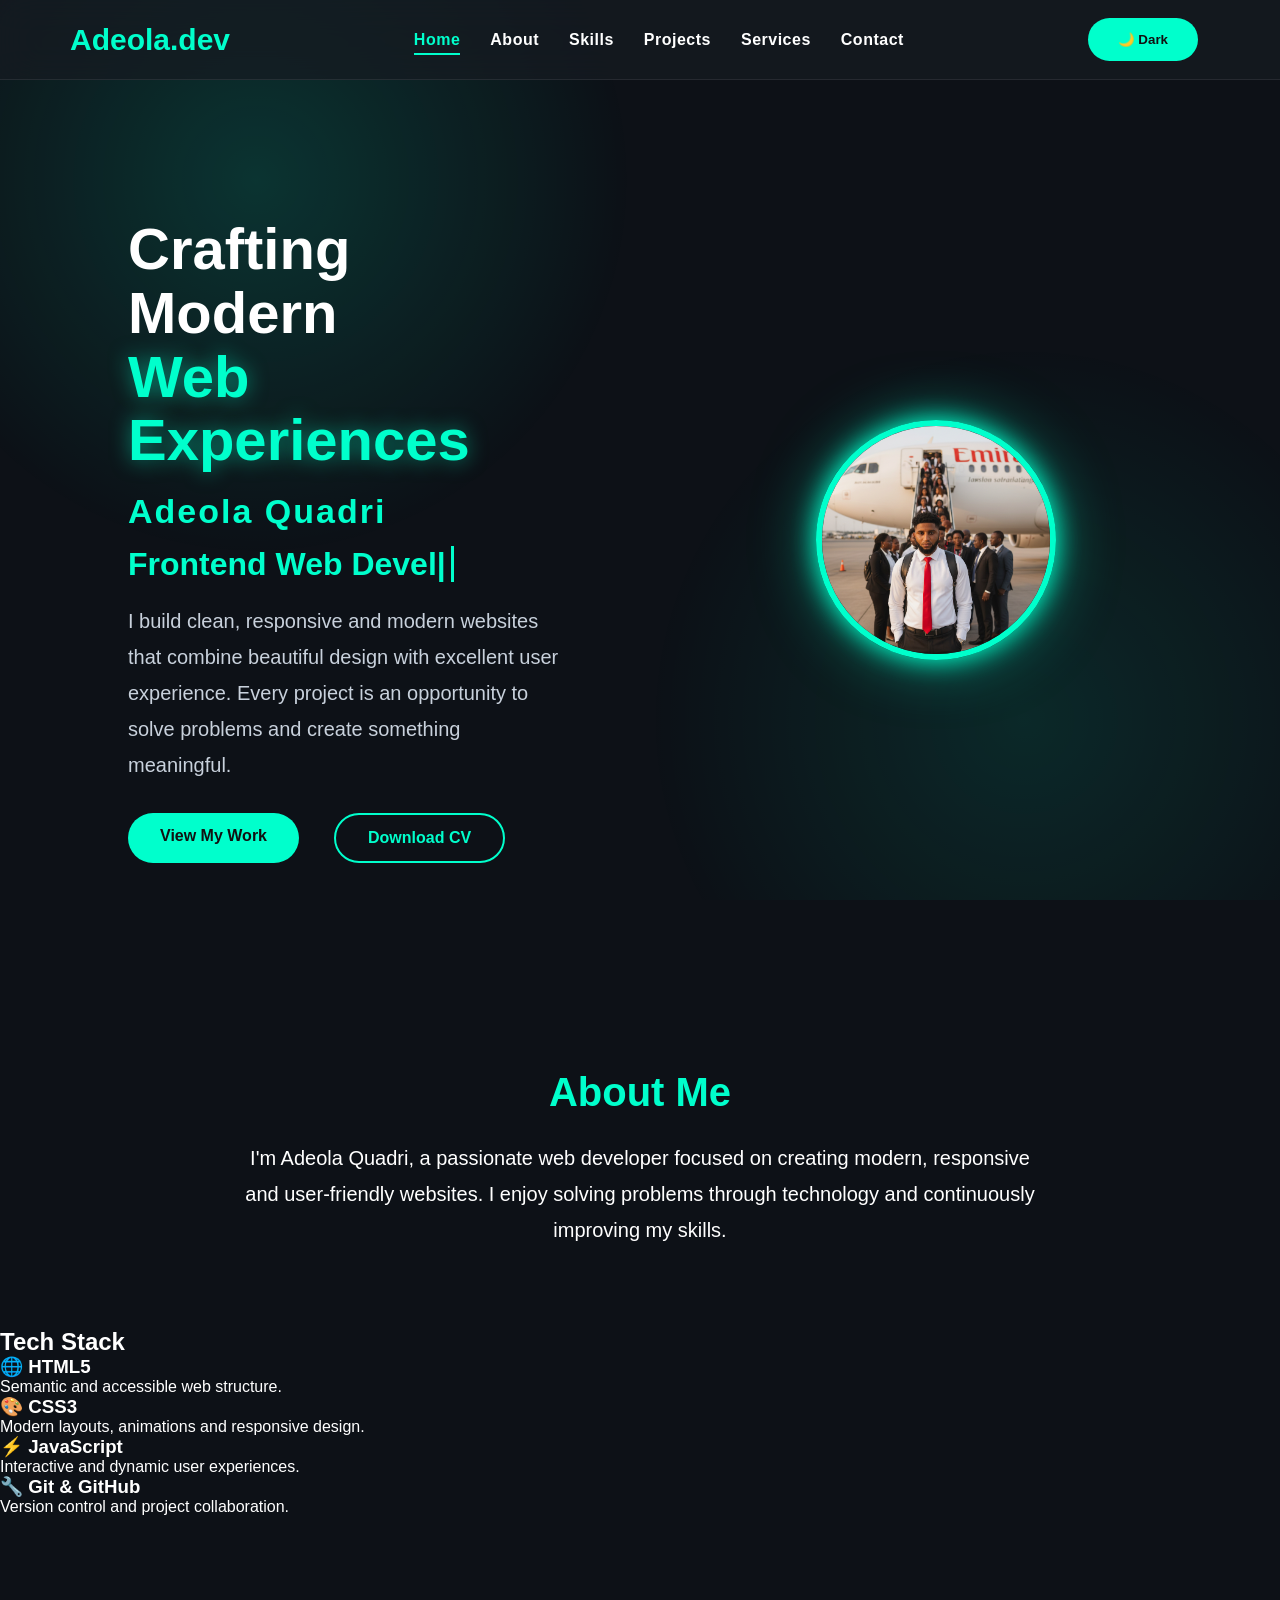
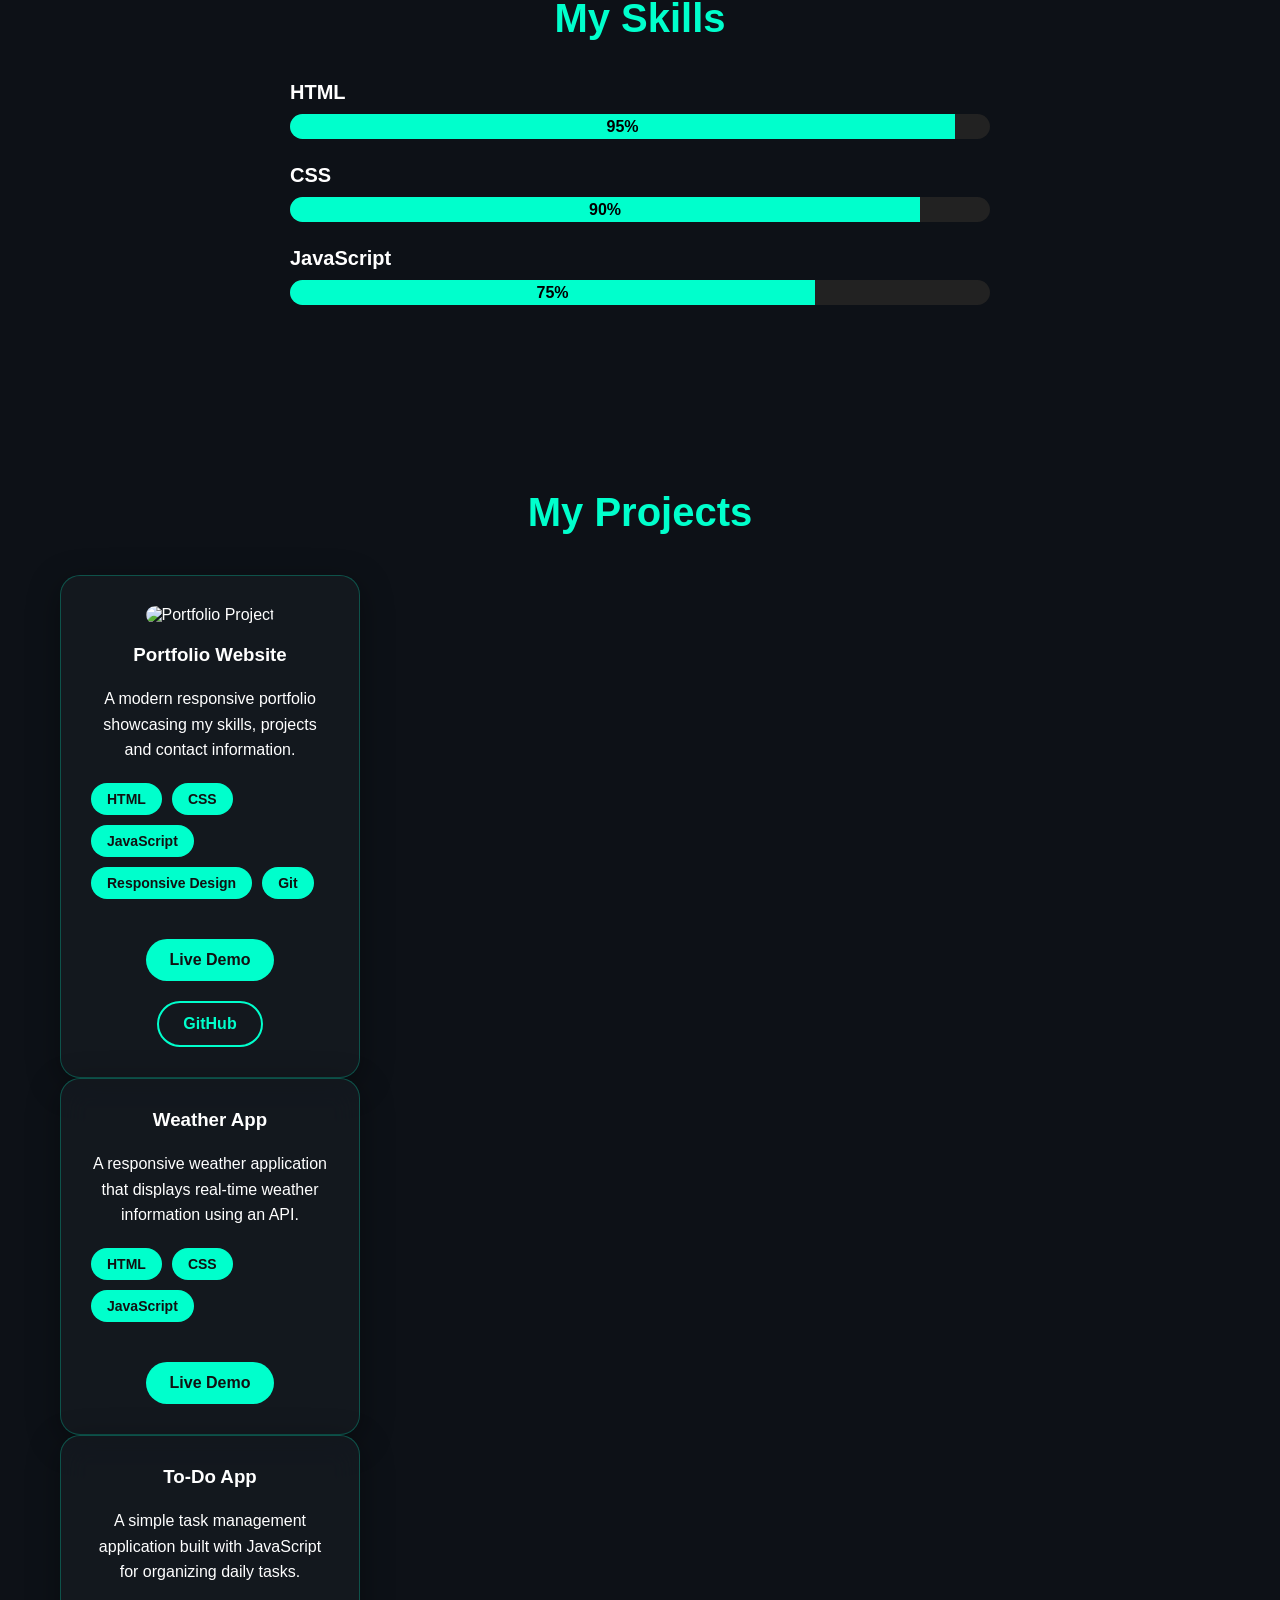
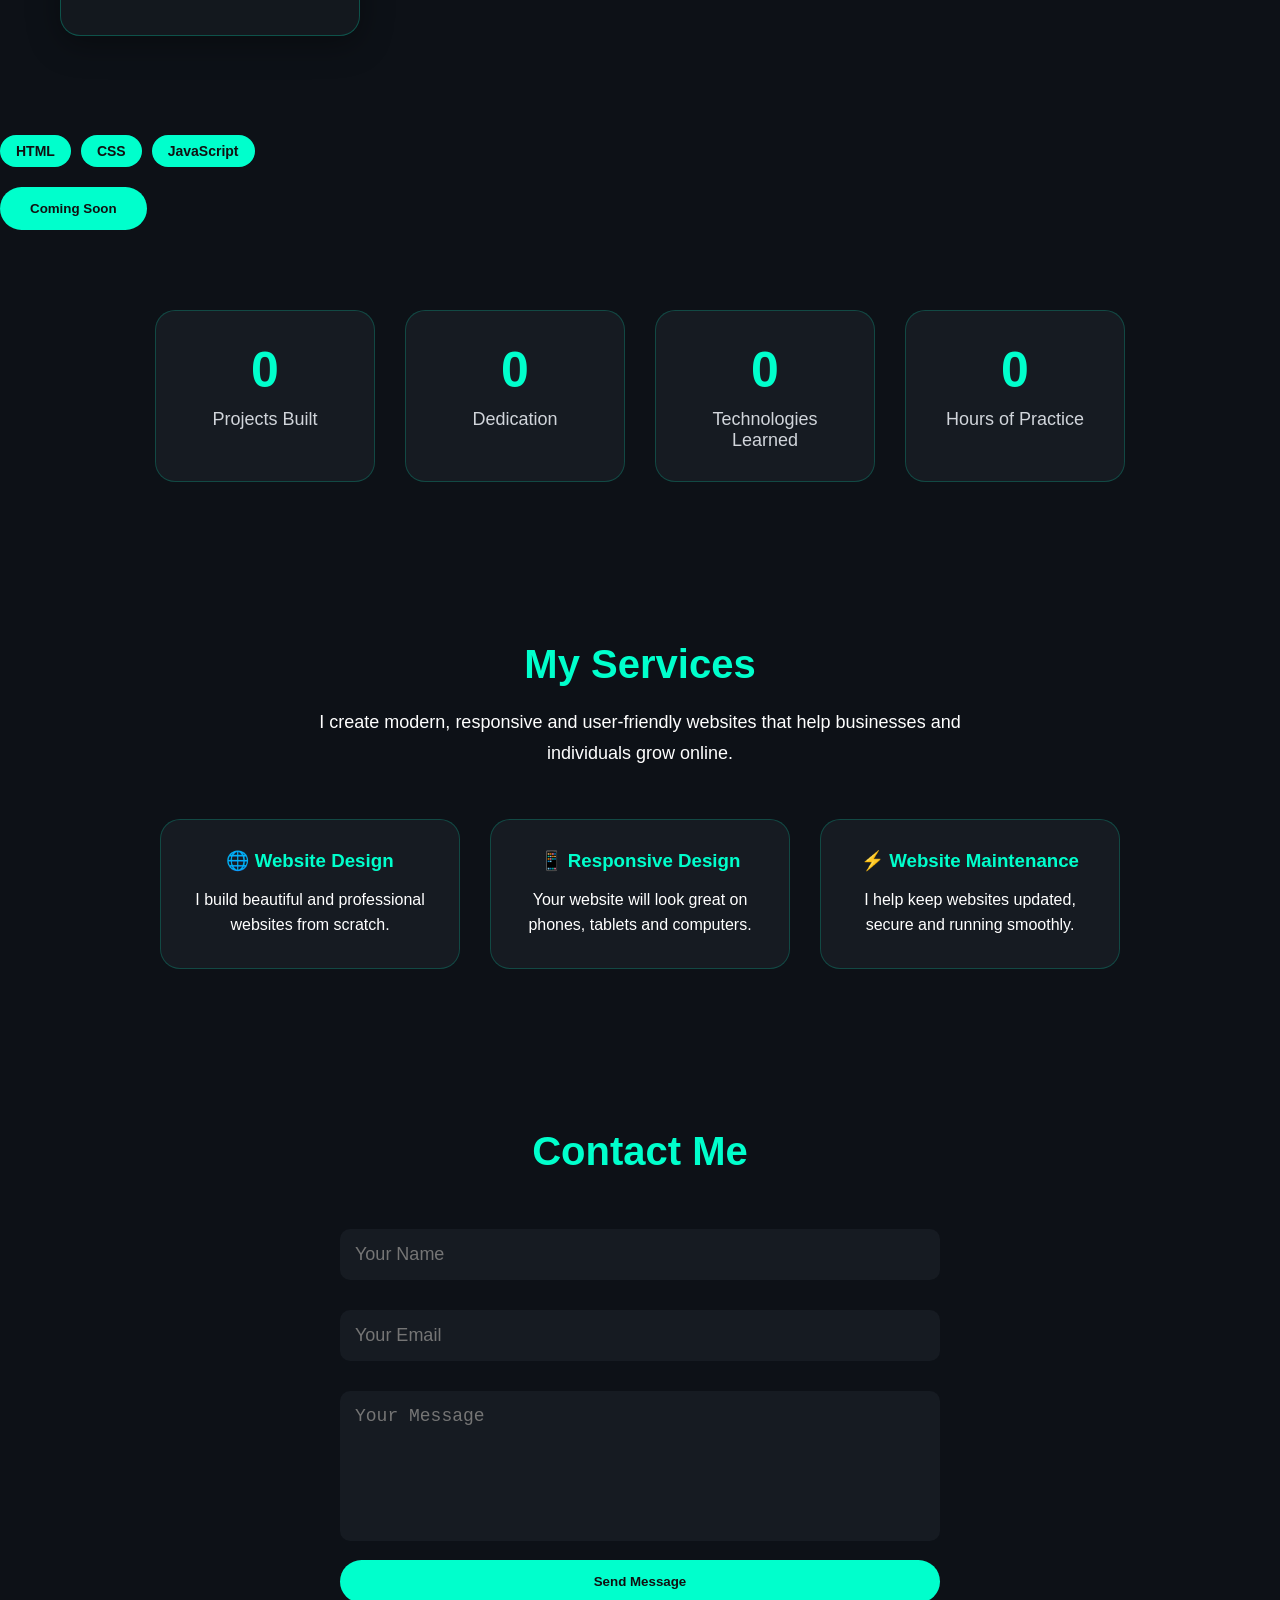
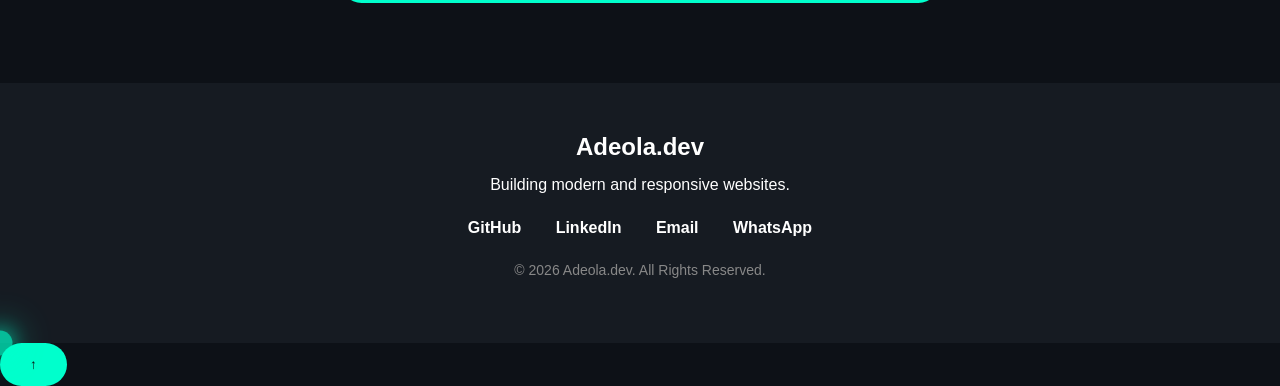
==== commit 811e365d: "Update Weather App live demo link" ====
--- a/index.html
+++ b/index.html
@@ -17,11 +17,12 @@
     ☰
 </div>
 
-        <ul>
+       <ul>
     <li><a href="#home">Home</a></li>
     <li><a href="#about">About</a></li>
     <li><a href="#skills">Skills</a></li>
     <li><a href="#projects">Projects</a></li>
+    <li><a href="#services">Services</a></li>
     <li><a href="#contact">Contact</a></li>
 </ul>
         
@@ -74,7 +75,49 @@
     </div>
 
 </section>
-<section id="skills" class="skills">
+
+<section id="about" class="about reveal">
+
+    <h2>About Me</h2>
+
+    <p>
+        I'm Adeola Quadri, a passionate web developer focused on creating
+        modern, responsive and user-friendly websites. I enjoy solving problems
+        through technology and continuously improving my skills.
+    </p>
+
+</section>
+<section id="tech" class="tech reveal">
+
+    <h2>Tech Stack</h2>
+
+    <div class="tech-container">
+
+        <div class="tech-card">
+            <h3>🌐 HTML5</h3>
+            <p>Semantic and accessible web structure.</p>
+        </div>
+
+        <div class="tech-card">
+            <h3>🎨 CSS3</h3>
+            <p>Modern layouts, animations and responsive design.</p>
+        </div>
+
+        <div class="tech-card">
+            <h3>⚡ JavaScript</h3>
+            <p>Interactive and dynamic user experiences.</p>
+        </div>
+
+        <div class="tech-card">
+            <h3>🔧 Git & GitHub</h3>
+            <p>Version control and project collaboration.</p>
+        </div>
+
+    </div>
+
+</section>
+
+<section id="skills" class="skills reveal">
 
     <h2>My Skills</h2>
 
@@ -99,16 +142,22 @@
         </div>
     </div>
 
+    <section id="projects" class="projects reveal"></section>
+
+    <h2>My Projects</h2>
+
 
 <div class="project-card">
 
 
-    <h3>Portfolio Website</h3>
-
-    <p>
-        A modern responsive portfolio showcasing my skills,
-        projects and contact information.
-    </p>
+    <img src="images/portfolio.png" alt="Portfolio Project" class="project-image">
+
+<h3>Portfolio Website</h3>
+
+<p>
+    A modern responsive portfolio showcasing my skills,
+    projects and contact information.
+</p>
 
     <div class="tech-stack">
     <span>HTML</span>
@@ -143,7 +192,7 @@
         <span>JavaScript</span>
     </div>
 
-    <a href="#" class="project-btn disabled">Coming Soon</a>
+    <a href="Weather-App/weather.html" class="project-btn" target="_blank">Live Demo</a>
 </div>
 
 <div class="project-card">
@@ -153,6 +202,8 @@
         A simple task management application built with
         JavaScript for organizing daily tasks.
     </p>
+
+    </section>
 
     <div class="tech-stack">
         <span>HTML</span>
@@ -166,7 +217,7 @@
 
 </section>
 
-<section id="stats" class="stats">
+<section id="stats" class="stats reveal">
 
     <div class="stat-box">
         <h2 class="counter" data-target="15">0</h2>
@@ -189,7 +240,7 @@
     </div>
 
 </section>
-<section id="services" class="services">
+<section id="services" class="services reveal">
 
     <h2>My Services</h2>
 
@@ -218,21 +269,34 @@
 
 </section>
 
-    <section id="contact" class="contact">
+    <section id="contact" class="contact reveal">
 
     <h2>Contact Me</h2>
 
-    <form>
-
-        <input type="text" placeholder="Your Name" required>
-
-        <input type="email" placeholder="Your Email" required>
-
-        <textarea placeholder="Your Message" required></textarea>
-
-        <button type="submit">Send Message</button>
-
-    </form>
+    <form action="https://formspree.io/f/xpqvpkak" method="POST">
+
+    <input
+        type="text"
+        name="name"
+        placeholder="Your Name"
+        required>
+
+    <input
+        type="email"
+        name="email"
+        placeholder="Your Email"
+        required>
+
+    <textarea
+        name="message"
+        placeholder="Your Message"
+        required></textarea>
+
+    <button type="submit">
+        Send Message
+    </button>
+
+</form>
 
 </section>
 
@@ -257,6 +321,10 @@
 
 <div class="cursor-glow"></div>
 
+<button id="backToTop" title="Back to Top">
+    ↑
+</button>
+
 <script src="script.js"></script>
 
 </body>
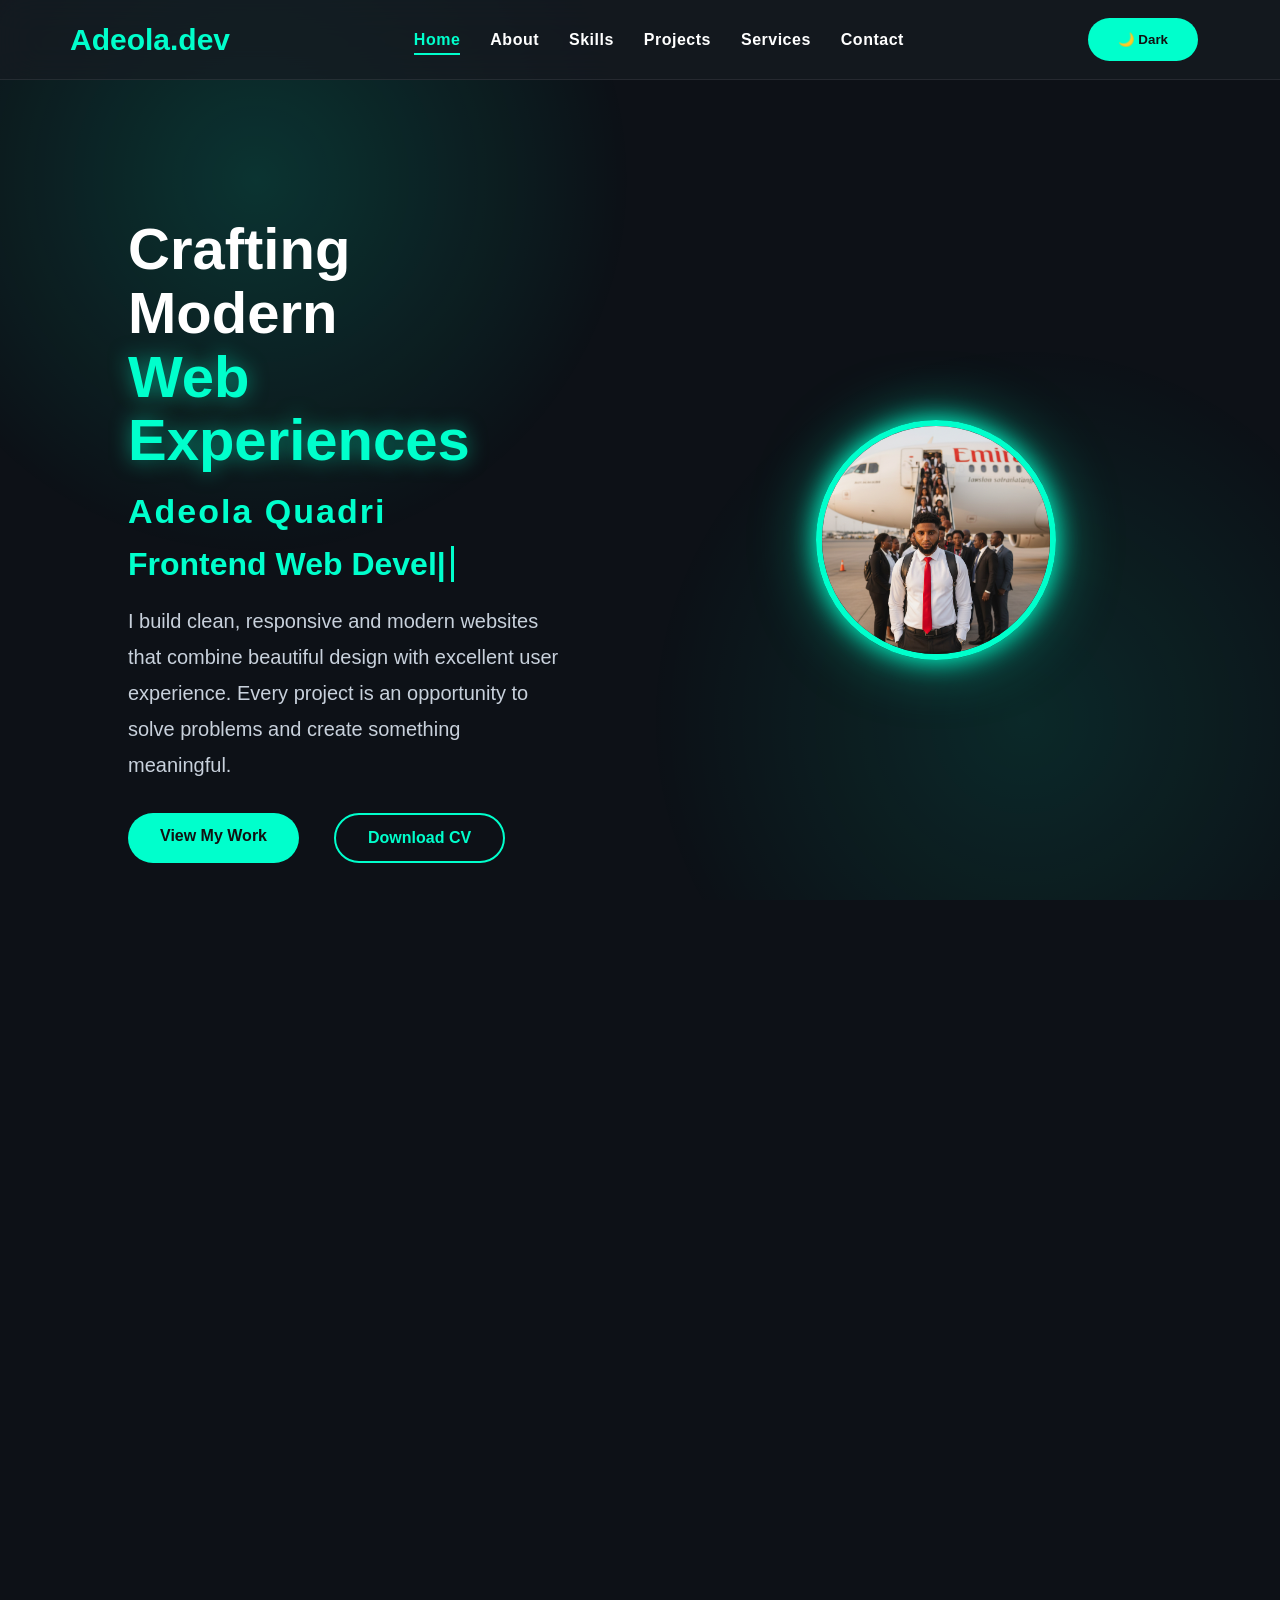
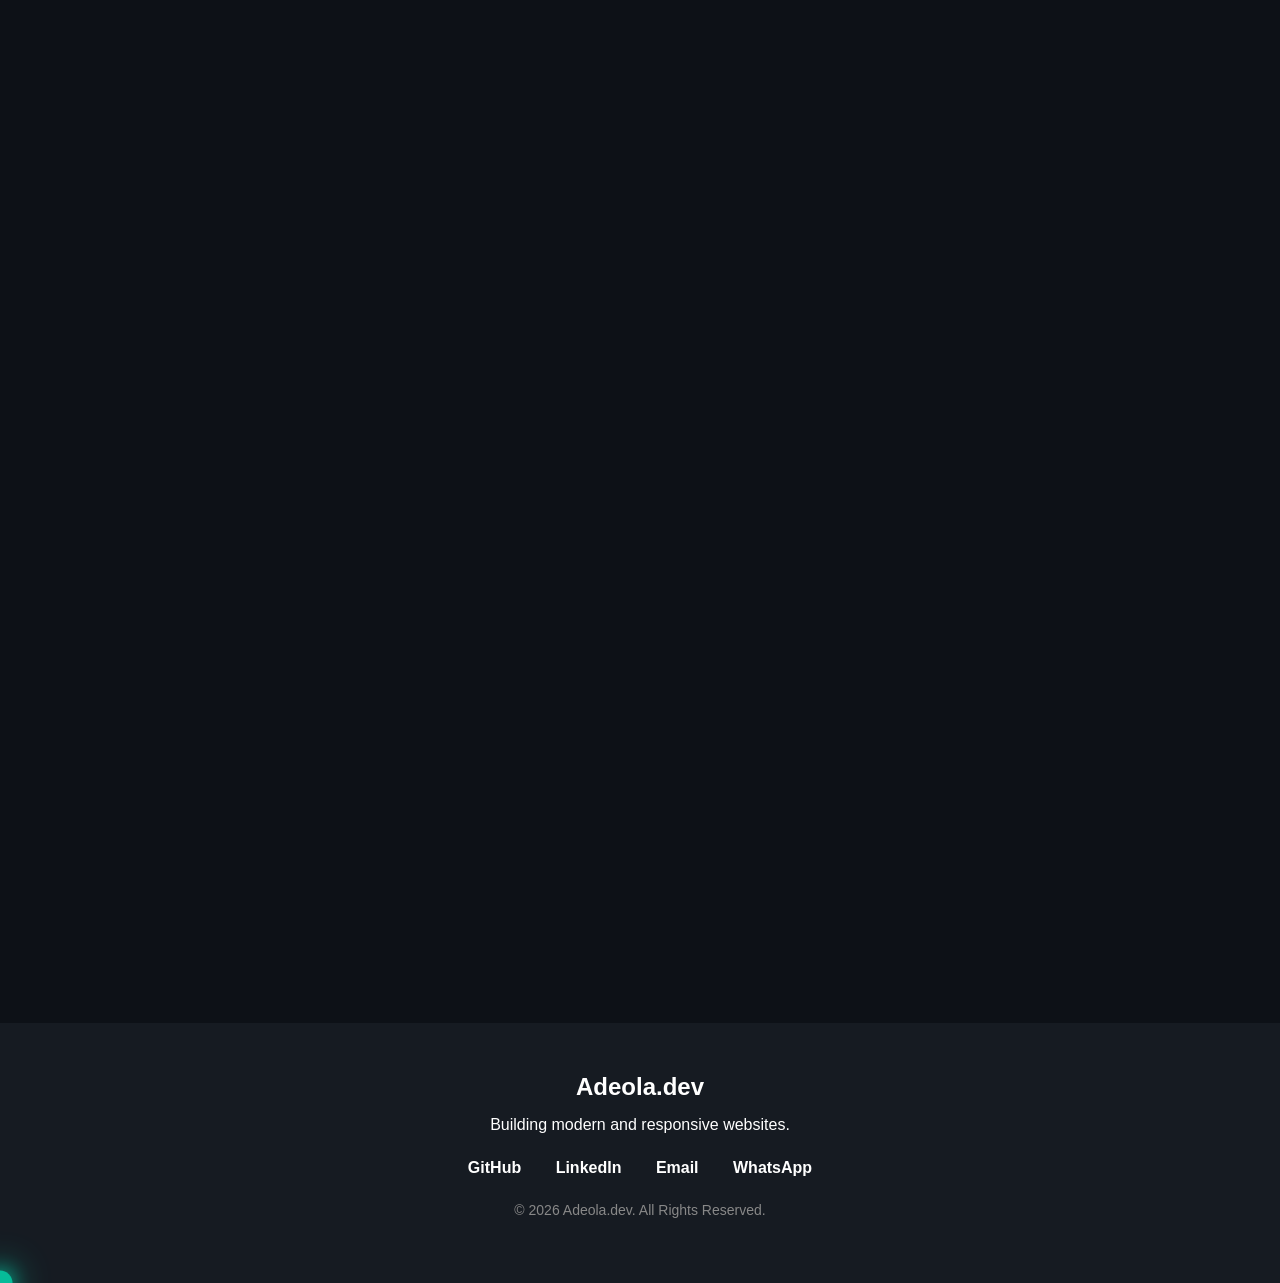
==== commit 99030742: "Add To-Do App to portfolio" ====
--- a/index.html
+++ b/index.html
@@ -142,69 +142,97 @@
         </div>
     </div>
 
-    <section id="projects" class="projects reveal"></section>
+    <section id="projects" class="projects reveal">
 
     <h2>My Projects</h2>
 
-
-<div class="project-card">
-
-
-    <img src="images/portfolio.png" alt="Portfolio Project" class="project-image">
-
-<h3>Portfolio Website</h3>
-
-<p>
-    A modern responsive portfolio showcasing my skills,
-    projects and contact information.
-</p>
-
-    <div class="tech-stack">
-    <span>HTML</span>
-    <span>CSS</span>
-    <span>JavaScript</span>
-    <span>Responsive Design</span>
-    <span>Git</span>
-</div>
-
-    <a href="https://adekunleweb.github.io/portfolio/" target="_blank" class="project-btn">
-    Live Demo
-</a>
-
-    <a href="#" class="project-btn btn-outline">
-    GitHub
-</a>
-
-</div>
-
-
-<div class="project-card">
-    <h3>Weather App</h3>
-
-    <p>
-        A responsive weather application that displays
-        real-time weather information using an API.
-    </p>
-
-    <div class="tech-stack">
-        <span>HTML</span>
-        <span>CSS</span>
-        <span>JavaScript</span>
-    </div>
-
-    <a href="Weather-App/weather.html" class="project-btn" target="_blank">Live Demo</a>
-</div>
-
-<div class="project-card">
-    <h3>To-Do App</h3>
-
-    <p>
-        A simple task management application built with
-        JavaScript for organizing daily tasks.
-    </p>
-
-    </section>
-
+    <!-- Portfolio Website -->
+    <div class="project-card">
+
+        <img src="images/portfolio.png" alt="Portfolio Website" class="project-image">
+
+        <h3>Portfolio Website</h3>
+
+        <p>
+            A modern responsive portfolio showcasing my skills,
+            projects and contact information.
+        </p>
+
+        <div class="tech-stack">
+            <span>HTML</span>
+            <span>CSS</span>
+            <span>JavaScript</span>
+            <span>Responsive Design</span>
+            <span>Git</span>
+        </div>
+
+        <a href="https://adekunleweb.github.io/portfolio/" target="_blank" class="project-btn">
+            Live Demo
+        </a>
+
+        <a href="https://github.com/Adekunleweb/portfolio" target="_blank" class="project-btn">
+            View Code
+        </a>
+
+    </div>
+
+    <!-- Weather App -->
+    <div class="project-card">
+
+        <img src="Weather-App/weather-app.png" alt="Weather App" class="project-image">
+
+        <h3>Weather App</h3>
+
+        <p>
+            A responsive weather application that displays real-time weather information using an API.
+        </p>
+
+        <div class="tech-stack">
+            <span>HTML</span>
+            <span>CSS</span>
+            <span>JavaScript</span>
+        </div>
+
+        <a href="Weather-App/weather.html" target="_blank" class="project-btn">
+            Live Demo
+        </a>
+
+        <a href="https://github.com/Adekunleweb/portfolio" target="_blank" class="project-btn">
+            View Code
+        </a>
+
+    </div>
+
+    <!-- To-Do App -->
+    <div class="project-card">
+
+        <img src="Todo-App/todo-app.png" alt="To-Do App" class="project-image">
+
+        <h3>To-Do App</h3>
+
+        <p>
+            A modern To-Do App built with HTML, CSS and JavaScript.
+            It supports adding, deleting, completing tasks and saves them using Local Storage.
+        </p>
+
+        <div class="tech-stack">
+            <span>HTML</span>
+            <span>CSS</span>
+            <span>JavaScript</span>
+            <span>Local Storage</span>
+        </div>
+
+        <a href="Todo-App/todo.html" target="_blank" class="project-btn">
+            Live Demo
+        </a>
+
+        <a href="https://github.com/Adekunleweb/portfolio" target="_blank" class="project-btn">
+            View Code
+        </a>
+
+    </div>
+
+</section>
     <div class="tech-stack">
         <span>HTML</span>
         <span>CSS</span>
--- a/style.css
+++ b/style.css
@@ -547,6 +547,16 @@
     margin:15px 0;
 }
 
+.project-image{
+    width:100%;
+    border-radius:10px;
+    margin-bottom:15px;
+    transition:0.3s;
+}
+
+.project-image:hover{
+    transform:scale(1.03);
+}
 .socials{
     margin:25px 0;
 }
@@ -815,19 +825,19 @@
 }
 .project-btn{
     display:inline-block;
-    margin-top:20px;
-    padding:12px 24px;
+    margin:8px 5px;
+    padding:10px 20px;
+    text-decoration:none;
+    border-radius:8px;
     background:#00ffcc;
     color:#111;
-    text-decoration:none;
-    border-radius:30px;
     font-weight:bold;
-    transition:.3s ease;
+    transition:0.3s;
 }
 
 .project-btn:hover{
     transform:translateY(-3px);
-    box-shadow:0 0 20px #00ffcc;
+    box-shadow:0 0 15px #00ffcc;
 }
 
 .project-btn.disabled{
@@ -1097,4 +1107,99 @@
 .profile{
     width:240px;
     height:240px;
+}
+/* TECH STACK */
+
+.tech{
+    padding:80px 10%;
+    text-align:center;
+}
+
+.tech h2{
+    font-size:40px;
+    margin-bottom:50px;
+    color:#00ffcc;
+}
+
+.tech-container{
+    display:grid;
+    grid-template-columns:repeat(auto-fit,minmax(220px,1fr));
+    gap:25px;
+}
+
+.tech-card{
+    background:#161b22;
+    padding:30px;
+    border-radius:15px;
+    transition:.4s;
+    border:1px solid rgba(255,255,255,.08);
+}
+
+.tech-card:hover{
+    transform:translateY(-10px);
+    box-shadow:0 0 25px #00ffcc55;
+}
+
+.tech-card h3{
+    margin-bottom:15px;
+}
+
+.tech-card p{
+    color:#bdbdbd;
+    line-height:1.6;
+}
+.project-image{
+    width:100%;
+    border-radius:12px;
+    margin-bottom:20px;
+    transition:.4s;
+}
+
+.project-card:hover .project-image{
+    transform:scale(1.05);
+}
+/* Scroll Reveal */
+
+.reveal{
+    opacity:0;
+    transform:translateY(60px);
+    transition:all .8s ease;
+}
+
+.reveal.active{
+    opacity:1;
+    transform:translateY(0);
+}
+/* Back To Top Button */
+
+#backToTop{
+    position:fixed;
+    bottom:30px;
+    right:30px;
+    width:50px;
+    height:50px;
+    border:none;
+    border-radius:50%;
+    background:#00ffcc;
+    color:#111;
+    font-size:24px;
+    cursor:pointer;
+    display:none;
+    box-shadow:0 0 20px rgba(0,255,204,.4);
+    transition:.3s;
+    z-index:1000;
+}
+
+#backToTop:hover{
+    transform:scale(1.1);
+}
+.project-image{
+    width:100%;
+    border-radius:10px;
+    margin-bottom:15px;
+    transition:0.3s;
+}
+
+.project-image:hover{
+    transform:scale(1.03);
 }
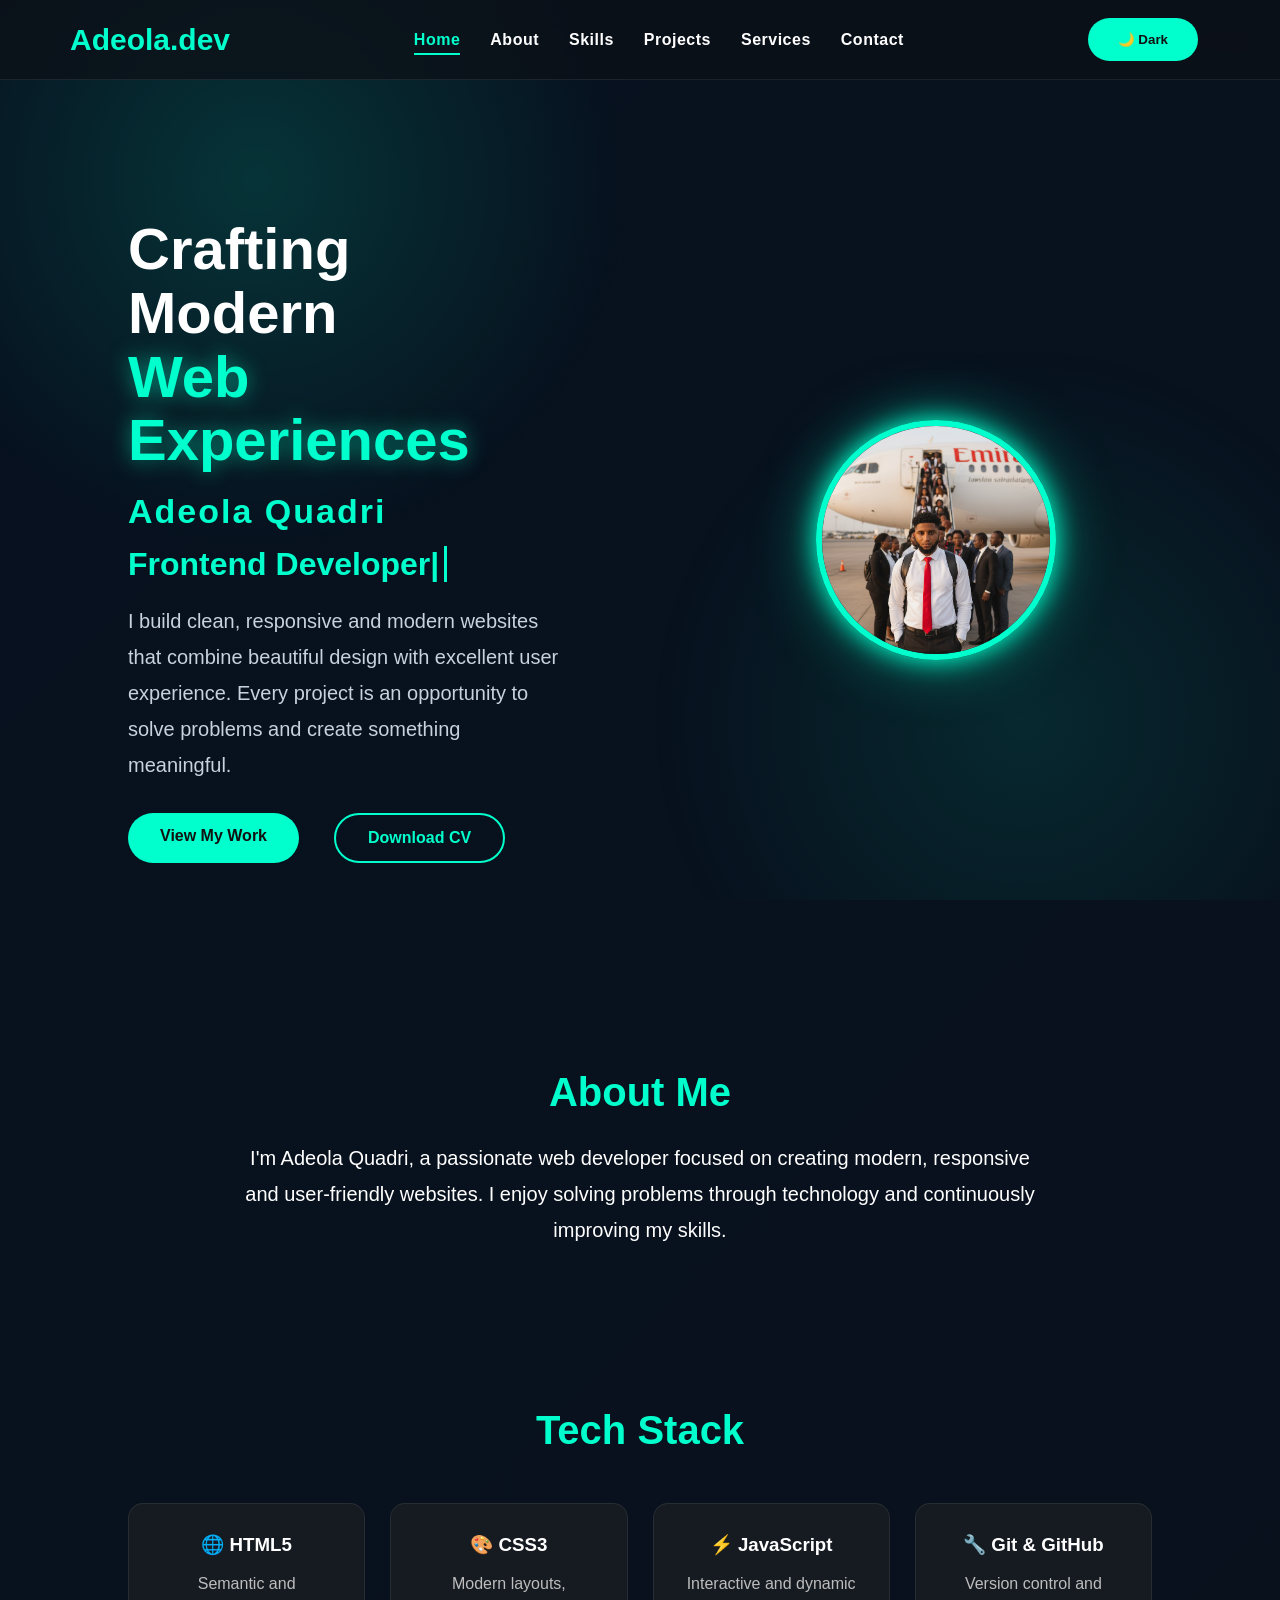
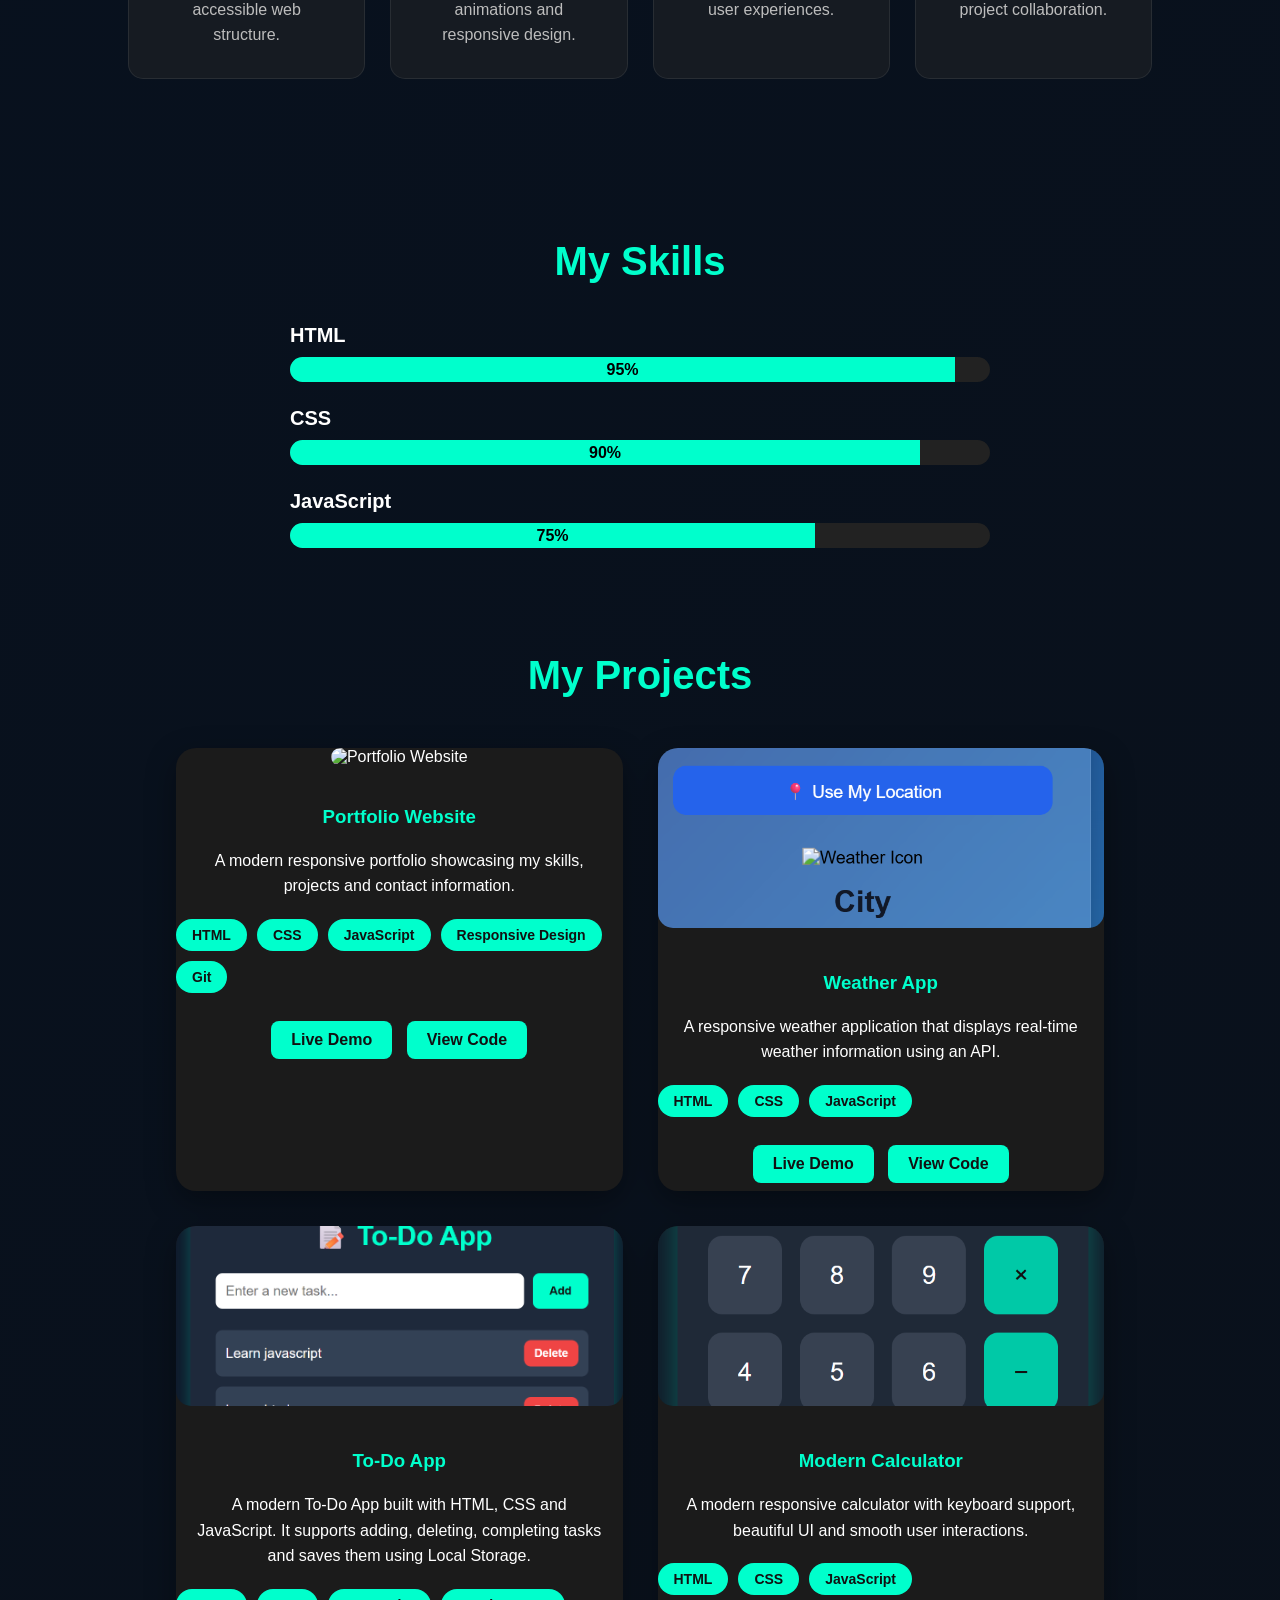
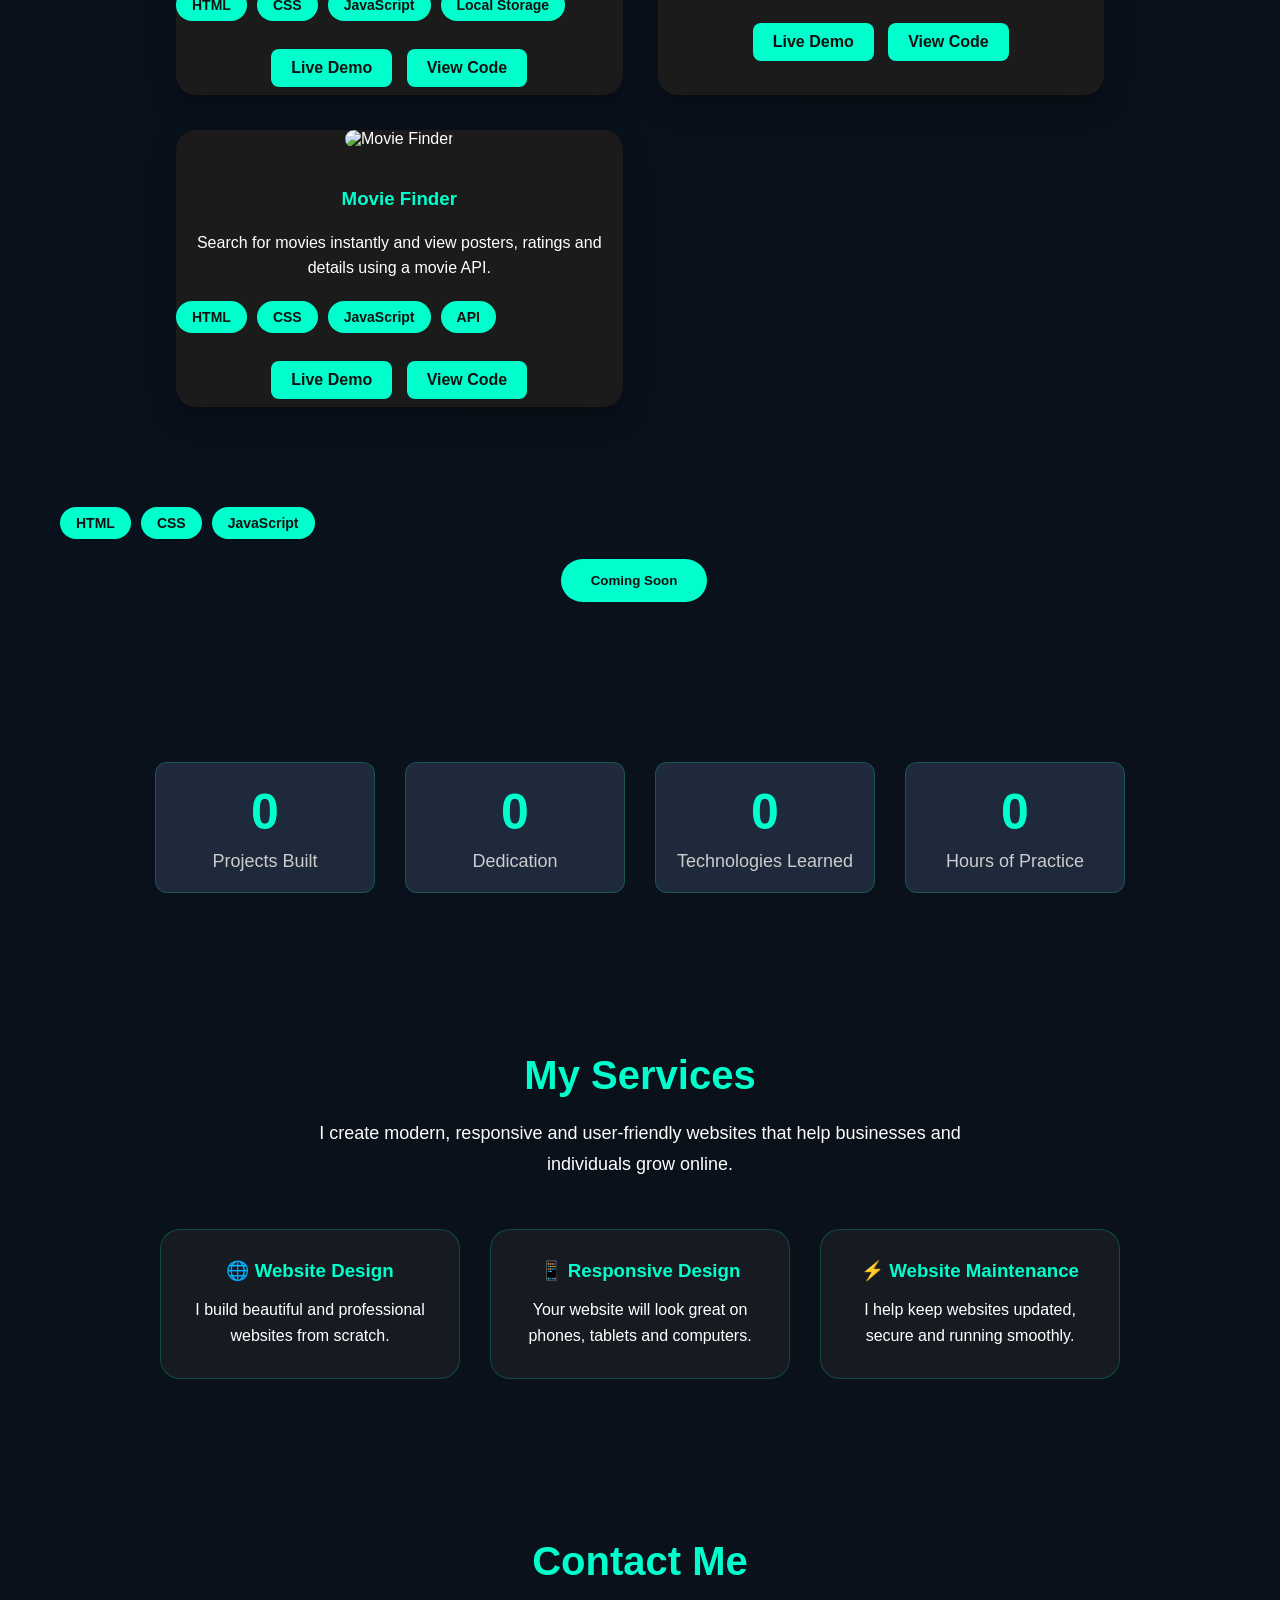
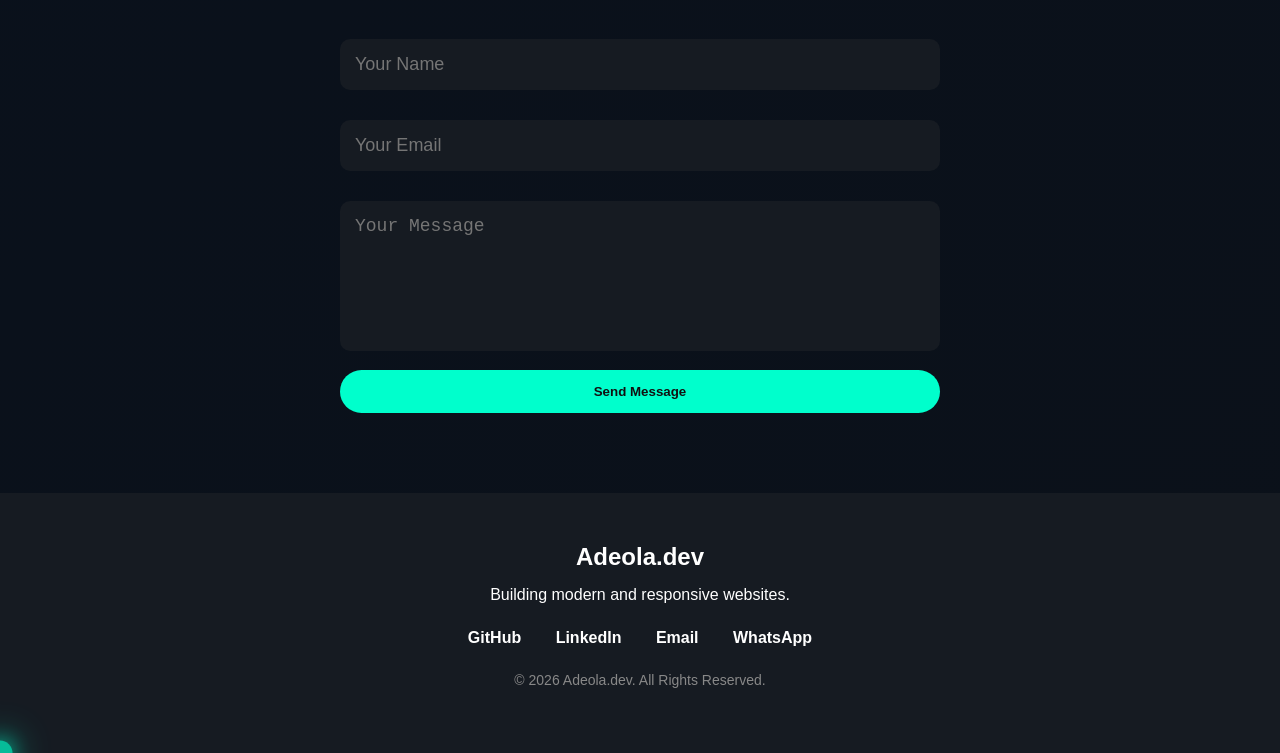
==== commit e32503e1: "Build NovaBank dashboard with cards, analytics, transactions and send money" ====
--- a/index.html
+++ b/index.html
@@ -34,44 +34,40 @@
     <div class="hero-text">
 
         <h1>
-    Crafting Modern
-    <br>
-    <span>Web Experiences</span>
-</h1>
-
-<h3 class="hero-name">
-    Adeola Quadri
-</h3>
+            Crafting Modern
+            <br>
+            <span>Web Experiences</span>
+        </h1>
+
+        <h3 class="hero-name">
+            Adeola Quadri
+        </h3>
 
         <h2>
-    <span id="typing"></span>
-</h2>
+            <span id="typing"></span>
+        </h2>
+
         <p>
-I build clean, responsive and modern websites that combine beautiful design with excellent user experience. Every project is an opportunity to solve problems and create something meaningful.
-</p>
+            I build clean, responsive and modern websites that combine beautiful design with excellent user experience. Every project is an opportunity to solve problems and create something meaningful.
+        </p>
 
         <div class="hero-buttons">
-
             <a href="#projects" class="btn">
                 View My Work
             </a>
 
-            <a href="Adekunle_Adeola_Quadri_CV.html"
-               class="btn btn-outline">
+            <a href="Adekunle_Adeola_Quadri_CV.html" class="btn btn-outline">
                 Download CV
             </a>
-
         </div>
 
     </div>
 
     <div class="hero-image">
-
         <img src="me.jpg.JPG"
              alt="Adeola Quadri"
              class="profile"
              id="profile">
-
     </div>
 
 </section>
@@ -144,10 +140,14 @@
 
     <section id="projects" class="projects reveal">
 
-    <h2>My Projects</h2>
-
-    <!-- Portfolio Website -->
-    <div class="project-card">
+<h2>My Projects</h2>
+
+<div class="projects-grid">
+
+<!-- Portfolio -->
+<div class="project-card">
+
+    
 
         <img src="images/portfolio.png" alt="Portfolio Website" class="project-image">
 
@@ -232,6 +232,63 @@
 
     </div>
 
+<!-- Calculator App -->
+<div class="project-card">
+
+    <img src="Calculator-App/calculator.png" alt="Calculator App" class="project-image">
+
+    <h3>Modern Calculator</h3>
+
+    <p>
+        A modern responsive calculator with keyboard support,
+        beautiful UI and smooth user interactions.
+    </p>
+
+    <div class="tech-stack">
+        <span>HTML</span>
+        <span>CSS</span>
+        <span>JavaScript</span>
+    </div>
+
+    <a href="Calculator-App/index.html" target="_blank" class="project-btn">
+        Live Demo
+    </a>
+
+    <a href="https://github.com/Adekunleweb/portfolio" target="_blank" class="project-btn">
+        View Code
+    </a>
+
+</div>
+
+<!-- Movie Finder -->
+<div class="project-card">
+
+    <img src="movie-search-app/movie.png" alt="Movie Finder" class="project-image">
+
+    <h3>Movie Finder</h3>
+
+    <p>
+        Search for movies instantly and view posters,
+        ratings and details using a movie API.
+    </p>
+
+    <div class="tech-stack">
+        <span>HTML</span>
+        <span>CSS</span>
+        <span>JavaScript</span>
+        <span>API</span>
+    </div>
+
+    <a href="movie-search-app/index.html" target="_blank" class="project-btn">
+    Live Demo
+</a>
+
+    <a href="https://github.com/Adekunleweb/portfolio" target="_blank" class="project-btn">
+        View Code
+    </a>
+
+</div>
+
 </section>
     <div class="tech-stack">
         <span>HTML</span>
--- a/style.css
+++ b/style.css
@@ -10,7 +10,9 @@
 
 body{
     font-family:"Poppins",sans-serif;
-    background:#0d1117;
+    background:linear-gradient(135deg,#07111f,#0d1117,#131b2b);
+background-size:300% 300%;
+animation:gradientMove 12s ease infinite;
     color:#fff;
     overflow-x:hidden;
     padding-top:90px;
@@ -40,13 +42,10 @@
 
     padding:18px 70px;
 
-    background:rgba(22,27,34,.75);
-    backdrop-filter:blur(18px);
-    -webkit-backdrop-filter:blur(18px);
-
-    border-bottom:1px solid rgba(255,255,255,.08);
-
-    transition:all .35s ease;
+    background:rgba(13,17,23,.75);
+backdrop-filter:blur(15px);
+-webkit-backdrop-filter:blur(15px);
+border-bottom:1px solid rgba(255,255,255,.08);
 }
 
 .navbar ul{
@@ -218,10 +217,11 @@
     transition:.5s;
 }
 
-.profile:hover{
-    transform:scale(1.05);
-}
-
+.profile{
+
+    animation:floatImage 5s ease-in-out infinite;
+
+}
 /* Buttons */
 
 button{
@@ -308,75 +308,93 @@
 /* Projects */
 
 .projects{
-    padding:80px 60px;
+    padding:80px 10%;
+}
+
+.projects h2{
     text-align:center;
-}
-
-.projects h2{
-    font-size:40px;
-    color:#00ffcc;
+    font-size:2.5rem;
     margin-bottom:50px;
 }
 
-.project-container{
+.project-card{
+    position:relative;
+    background:#1b1b1b;
+    border-radius:20px;
+    overflow:hidden;
+    transition:.4s;
+    box-shadow:0 10px 30px rgba(0,0,0,.35);
+}
+
+.project-card:hover{
+
+    transform:translateY(-12px);
+
+    box-shadow:
+    0 20px 45px rgba(0,255,204,.25);
+
+}
+
+.project-image{
+    width:100%;
+    height:220px;
+    object-fit:cover;
+}
+
+.project-card h3{
+    margin:20px;
+    color:#00ffcc;
+}
+
+.project-card p{
+    margin:0 20px 20px;
+    line-height:1.6;
+}
+
+.tech-stack{
     display:flex;
-    justify-content:center;
-    gap:30px;
     flex-wrap:wrap;
-}
-
-.project-card{
-    width:300px;
-    padding:30px;
+    gap:10px;
+    margin:20px;
+}
+
+.tech-stack span{
+    background:#00ffcc;
+    color:#111;
+    padding:6px 14px;
     border-radius:20px;
-    background:rgba(22,27,34,.75);
-    backdrop-filter:blur(15px);
-    -webkit-backdrop-filter:blur(15px);
-    border:1px solid rgba(0,255,204,.25);
-    animation:floatCard 4s ease-in-out infinite;
-    position:relative;
-    overflow:hidden;
-    transform-style:preserve-3d;
-    will-change:transform;
-    box-shadow:0 8px 32px rgba(0,0,0,.35);
-    transition:.4s;
-}
-
-.project-card::before{
-    content:"";
-    position:absolute;
-    top:0;
-    left:-120%;
-    width:60%;
-    height:100%;
-
-    background:linear-gradient(
-        120deg,
-        transparent,
-        rgba(255,255,255,.45),
-        transparent
-    );
-
-    transform:skewX(-25deg);
-    transition: transform .25s ease, box-shadow .25s ease;
-}
-.project-card:hover::before{
-    left:160%;
-}
-
-.project-card:hover{
-    transform:translateY(-12px) scale(1.03);
-
-    box-shadow:
-        0 0 25px #00ffcc,
-        0 15px 40px rgba(0,255,204,.25);
-
-    border-color:#00ffcc;
-}
-
-.project-card p{
-    line-height:1.6;
-    margin:20px 0;
+    font-size:.8rem;
+    font-weight:bold;
+}
+
+.project-btn{
+
+    display:inline-block;
+
+    margin:15px;
+
+    padding:12px 22px;
+
+    border-radius:10px;
+
+    text-decoration:none;
+
+    font-weight:bold;
+
+    color:#111;
+
+    background:#00ffcc;
+
+    transition:.3s;
+
+}
+
+.project-btn:hover{
+
+    background:white;
+
+    transform:translateY(-4px);
+
 }
 /* ===== Contact Section ===== */
     
@@ -465,23 +483,35 @@
 
 }
 
-   @media (max-width:768px){
+  @media (max-width:768px){
+
+    body{
+        overflow-x:hidden;
+    }
 
     .menu-toggle{
         display:block;
+        font-size:30px;
+        cursor:pointer;
+        z-index:1001;
     }
 
     .navbar{
-        flex-direction:column;
-        padding:20px;
+        padding:15px 20px;
     }
 
     .navbar ul{
+        position:absolute;
+        top:80px;
+        left:0;
+        width:100%;
+        background:#0d1117;
         display:none;
         flex-direction:column;
-        gap:15px;
-        margin-top:20px;
+        gap:25px;
+        padding:30px 0;
         text-align:center;
+        box-shadow:0 10px 30px rgba(0,0,0,.4);
     }
 
     .navbar ul.active{
@@ -491,7 +521,8 @@
     .hero{
         flex-direction:column-reverse;
         text-align:center;
-        padding:40px 20px;
+        padding:60px 20px;
+        gap:40px;
     }
 
     .hero-text{
@@ -499,37 +530,81 @@
     }
 
     .hero-text h1{
-        font-size:38px;
+        font-size:42px;
+        line-height:1.2;
     }
 
     .hero-text p{
         font-size:18px;
+        line-height:1.7;
+    }
+
+    #typing{
+        font-size:24px;
+        height:35px;
+    }
+
+    .hero-buttons{
+        display:flex;
+        flex-direction:column;
+        gap:15px;
+        align-items:center;
+    }
+
+    .hero-buttons a{
+        width:220px;
+        text-align:center;
     }
 
     .profile{
-        width:220px;
-        height:220px;
-        margin-bottom:30px;
+        width:250px;
+        height:250px;
+        margin:0 auto;
+    }
+
+    .about,
+    .skills,
+    .projects,
+    .contact{
+        padding:60px 20px;
+    }
+
+    .skills-container{
+        display:grid;
+        grid-template-columns:1fr;
+        gap:20px;
     }
 
     .skill{
-        width:90%;
-    }
-
-    .project-container{
-        flex-direction:column;
-        align-items:center;
+        width:100%;
+    }
+
+    .projects-grid{
+        grid-template-columns:1fr;
     }
 
     .project-card{
-        width:90%;
-    }
-
-    .contact{
-        padding:40px 20px;
-    }
-
-}
+        width:100%;
+    }
+
+    .project-btn{
+        display:block;
+        width:85%;
+        margin:12px auto;
+        text-align:center;
+    }
+
+    .contact form{
+        width:100%;
+    }
+
+    footer{
+        text-align:center;
+        padding:30px 20px;
+    }
+
+}
+
 /* ===== Footer ===== */
 
 .footer{
@@ -548,14 +623,20 @@
 }
 
 .project-image{
+
     width:100%;
-    border-radius:10px;
-    margin-bottom:15px;
-    transition:0.3s;
-}
-
-.project-image:hover{
-    transform:scale(1.03);
+    height:230px;
+
+    object-fit:cover;
+
+    transition:.5s;
+
+}
+
+.project-card:hover .project-image{
+
+    transform:scale(1.08);
+
 }
 .socials{
     margin:25px 0;
@@ -1202,4 +1283,72 @@
 
 .project-image:hover{
     transform:scale(1.03);
+}
+.hero-stats{
+    display:flex;
+    justify-content:flex-start;
+    gap:20px;
+    margin-top:35px;
+    flex-wrap:wrap;
+}
+
+.stat-box{
+    background:#1e293b;
+    padding:20px;
+    border-radius:12px;
+    min-width:170px;
+    text-align:center;
+    transition:.3s;
+    border:1px solid rgba(0,255,204,.2);
+}
+
+.stat-box:hover{
+    transform:translateY(-8px);
+    box-shadow:0 10px 25px rgba(0,255,204,.25);
+}
+
+.stat-box h3{
+    color:#00ffcc;
+    font-size:2rem;
+    margin-bottom:10px;
+}
+
+.stat-box p{
+    color:#ccc;
+}
+.projects-grid{
+    display:grid;
+    grid-template-columns:repeat(auto-fit,minmax(350px,1fr));
+    gap:35px;
+    margin-top:50px;
+}
+@keyframes gradientMove{
+
+    0%{
+        background-position:0% 50%;
+    }
+
+    50%{
+        background-position:100% 50%;
+    }
+
+    100%{
+        background-position:0% 50%;
+    }
+
+}
+@keyframes floatImage{
+
+    0%{
+        transform:translateY(0);
+    }
+
+    50%{
+        transform:translateY(-12px);
+    }
+
+    100%{
+        transform:translateY(0);
+    }
+
 }
